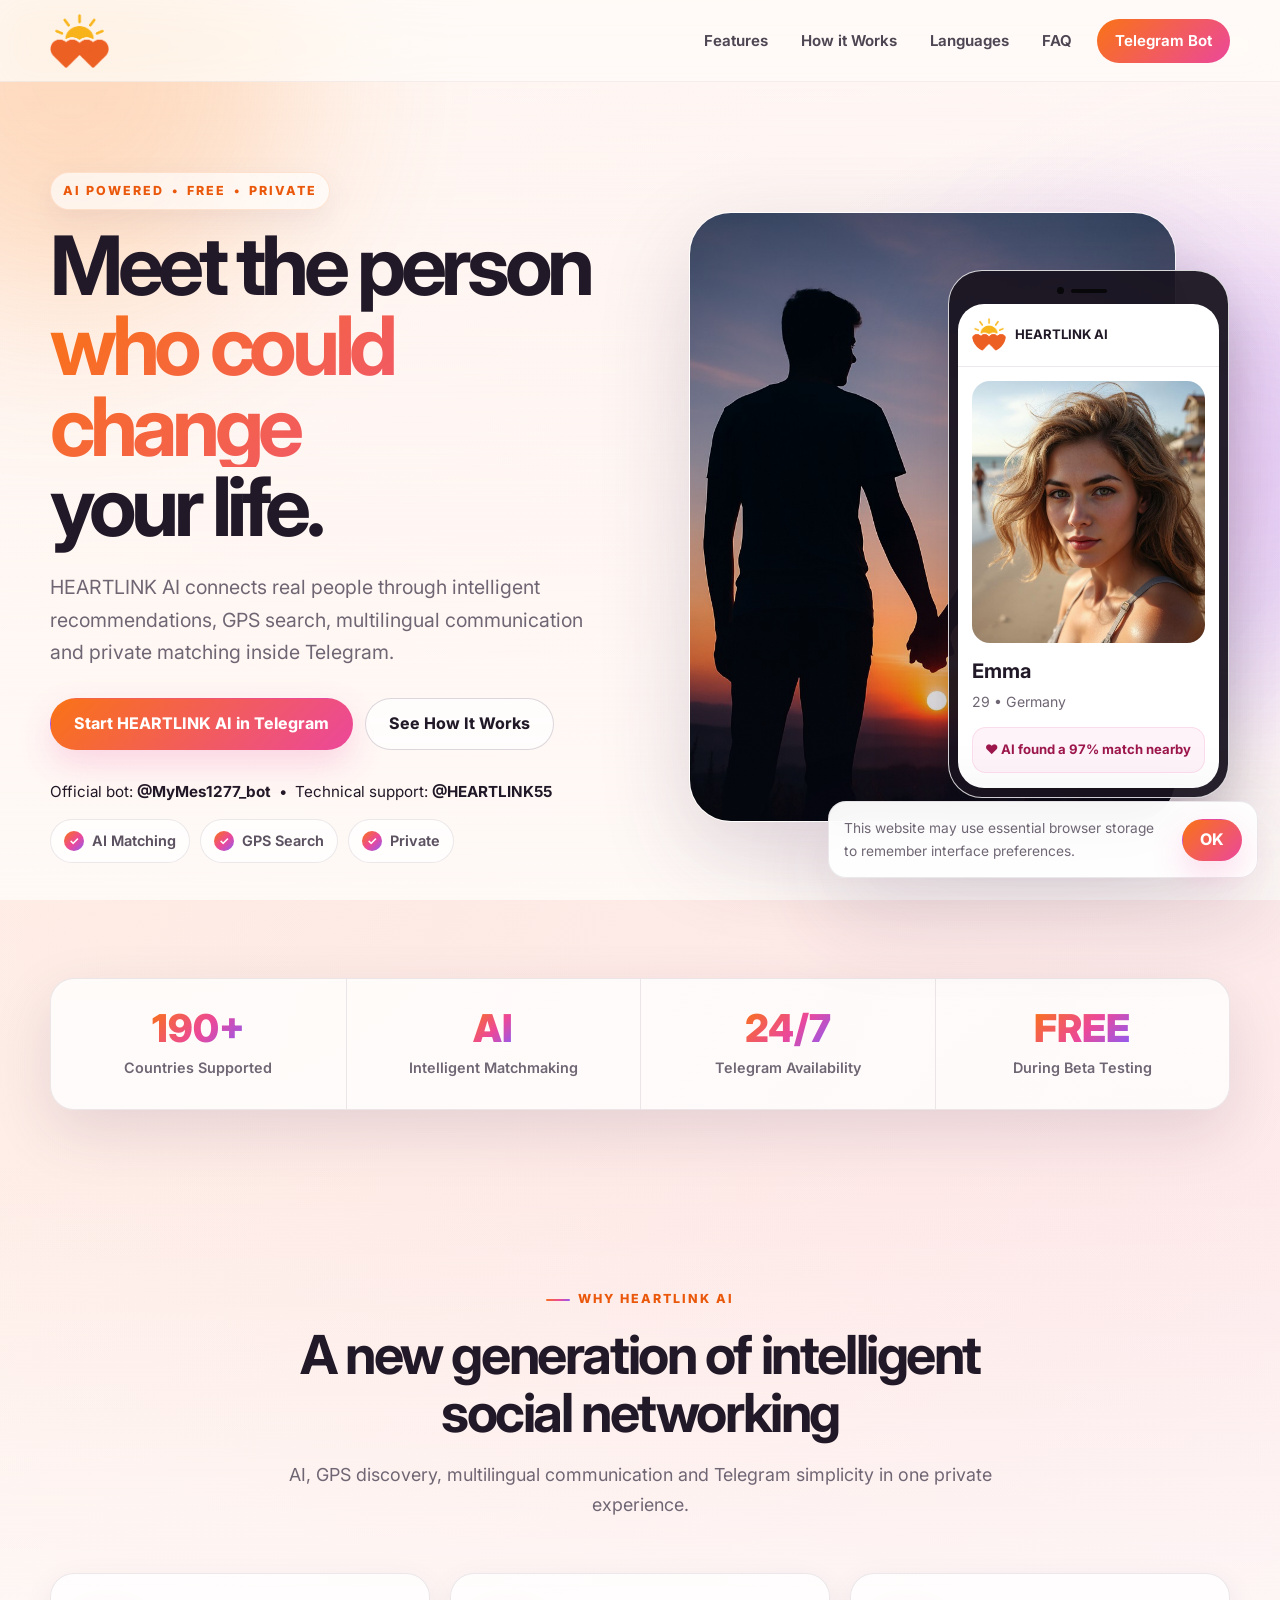
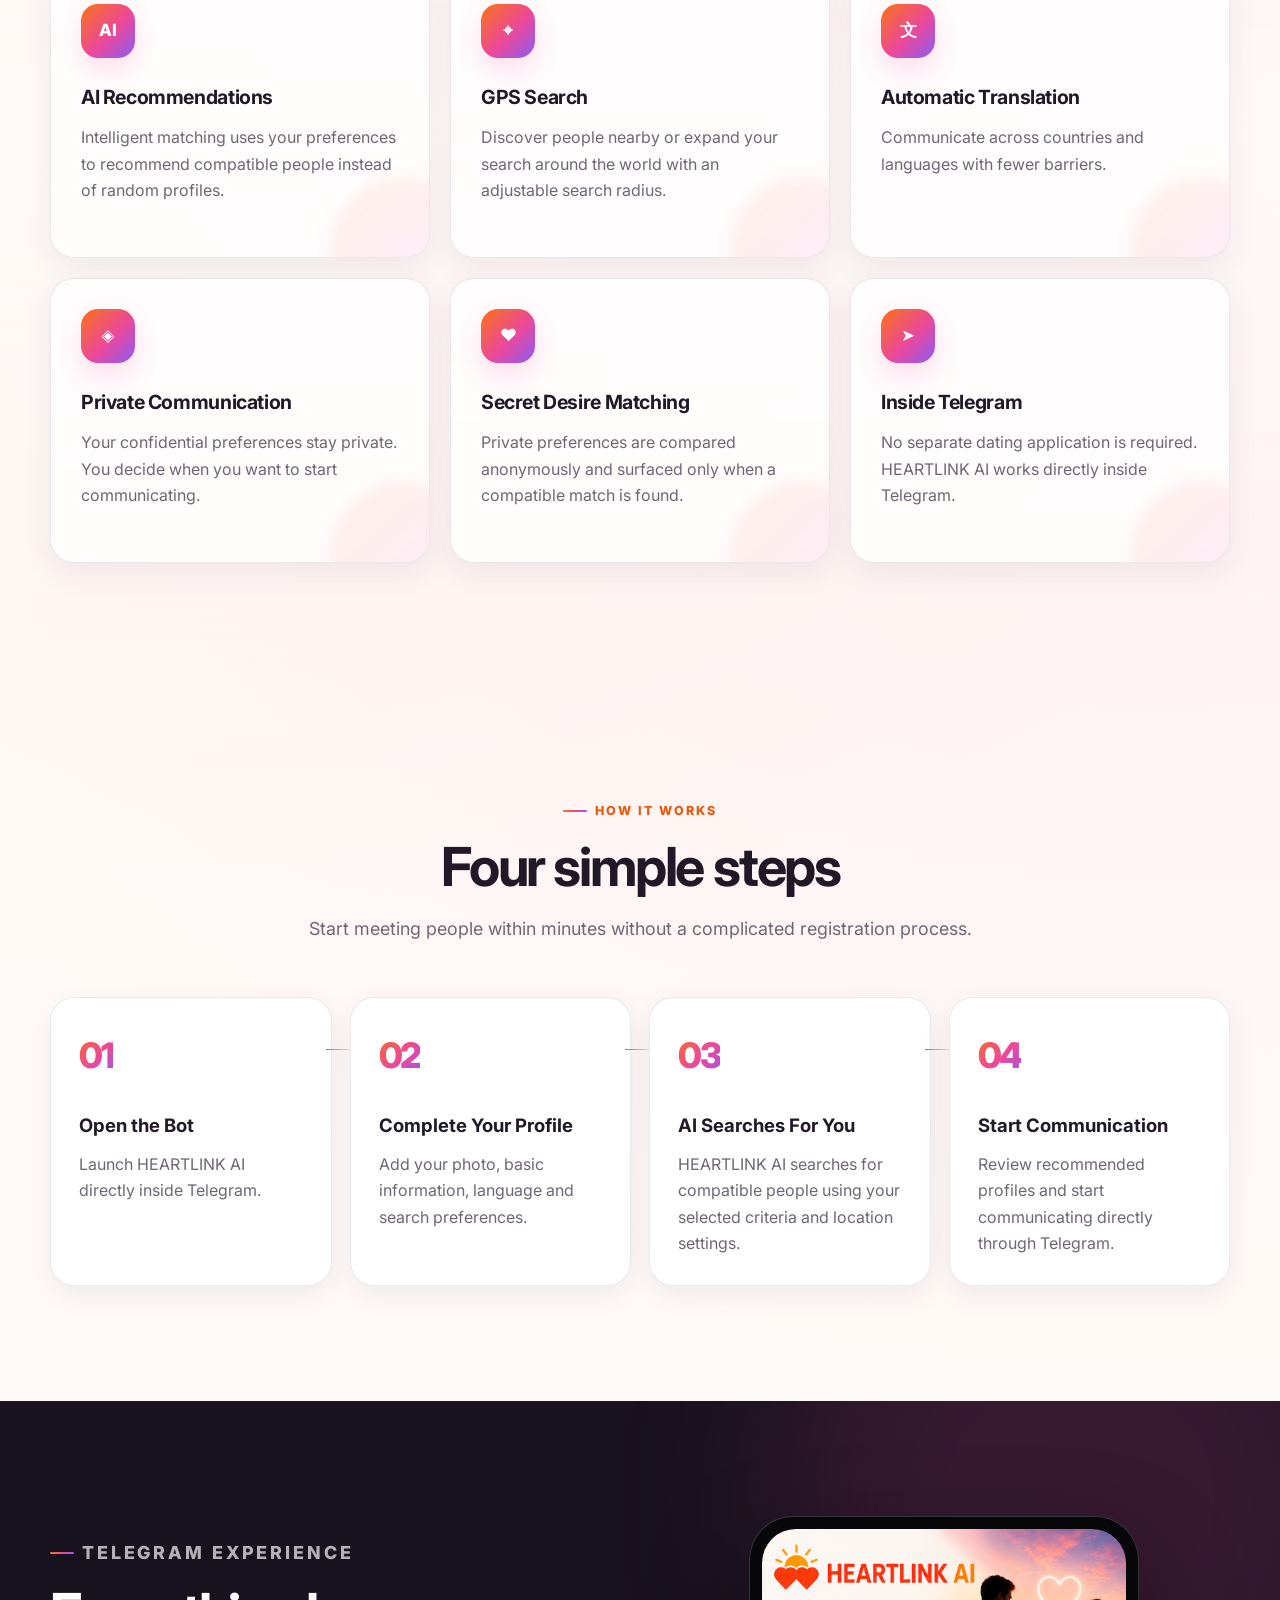
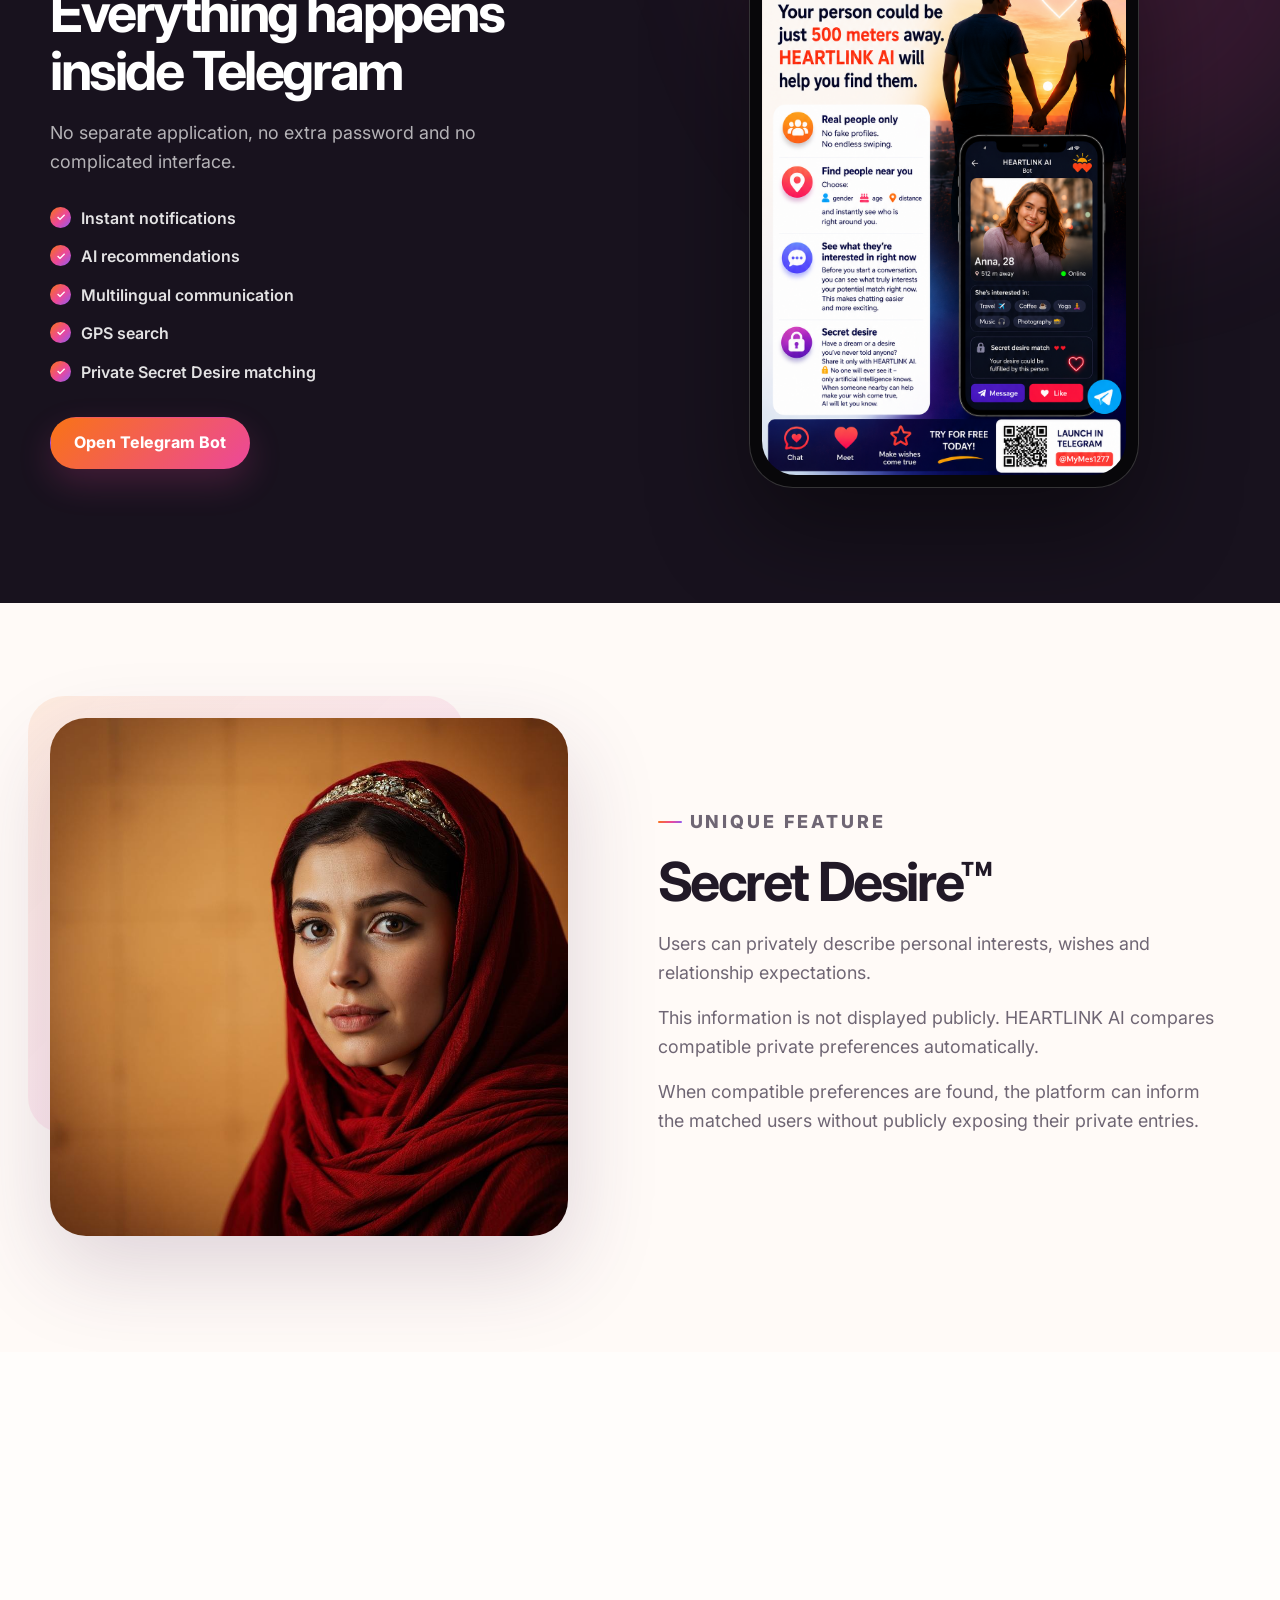
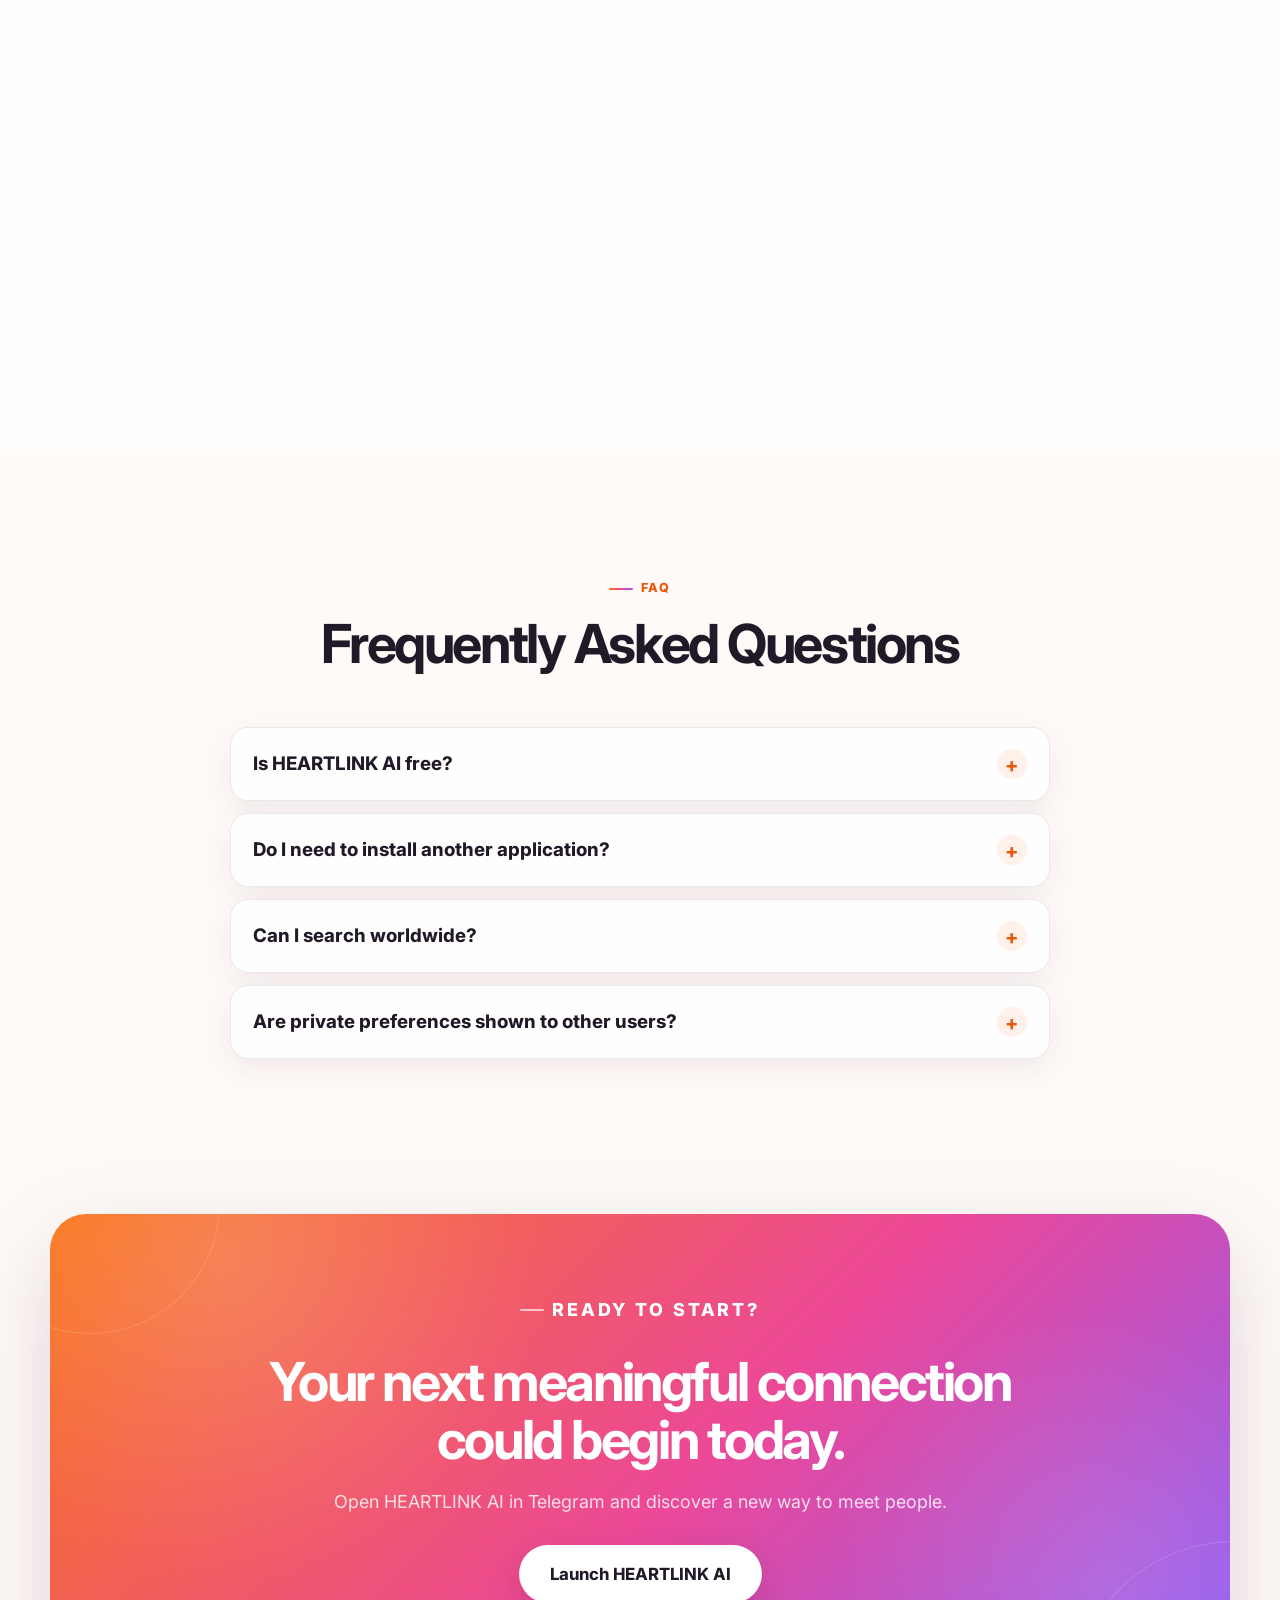
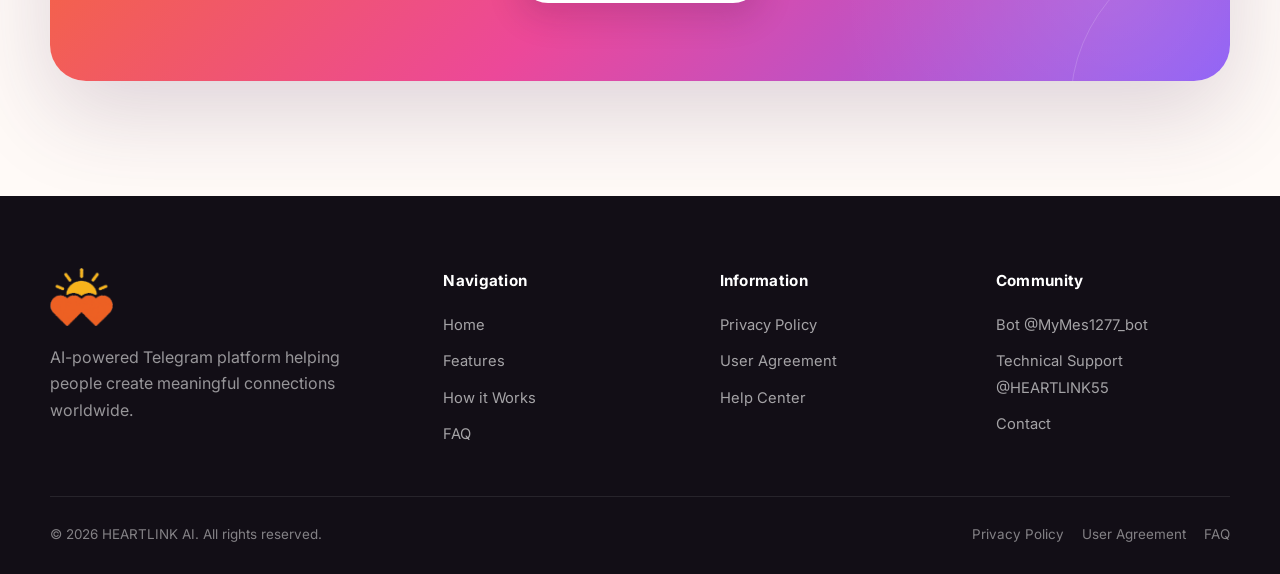
==== index.html @ 46c69962 "Initial HEARTLINK AI website" ====
<!doctype html>
<html lang="en">
<head>
  <meta charset="utf-8">
  <meta name="viewport" content="width=device-width, initial-scale=1">
  <meta name="color-scheme" content="light">
  <meta name="theme-color" content="#f97316">

  <title>HEARTLINK AI | AI-Powered Telegram Dating</title>
  <meta name="description" content="HEARTLINK AI is an AI-powered Telegram platform for meaningful connections, GPS discovery, multilingual communication and private matching.">
  <meta name="robots" content="index,follow,max-image-preview:large">
  <meta name="author" content="HEARTLINK AI">

  <link rel="canonical" href="https://heartlink.art/">
  <link rel="icon" href="favicon.ico" sizes="any">
  <link rel="preconnect" href="https://fonts.googleapis.com">
  <link rel="preconnect" href="https://fonts.gstatic.com" crossorigin>
  <link href="https://fonts.googleapis.com/css2?family=Inter:wght@400;500;600;700;800&display=swap" rel="stylesheet">

  <meta property="og:type" content="website">
  <meta property="og:site_name" content="HEARTLINK AI">
  <meta property="og:title" content="HEARTLINK AI | Meet Real People with AI">
  <meta property="og:description" content="AI-powered matching, GPS discovery and multilingual communication directly inside Telegram.">
  <meta property="og:url" content="https://heartlink.art/">
  <meta property="og:image" content="https://heartlink.art/assets/hero/og-image.jpg">
  <meta property="og:image:alt" content="HEARTLINK AI">
  <meta name="twitter:card" content="summary_large_image">
  <meta name="twitter:title" content="HEARTLINK AI">
  <meta name="twitter:description" content="AI-powered Telegram platform for meaningful connections.">
  <meta name="twitter:image" content="https://heartlink.art/assets/hero/og-image.jpg">

  <link rel="stylesheet" href="css/style.css">
  <link rel="stylesheet" href="css/animations.css">
  <link rel="stylesheet" href="css/responsive.css">
</head>

<body>
  <a class="skip-link" href="#main-content">Skip to content</a>

  <div class="background-gradient" aria-hidden="true"></div>
  <div class="background-glow glow-one" aria-hidden="true"></div>
  <div class="background-glow glow-two" aria-hidden="true"></div>

  <header id="header" class="site-header">
    <div class="container">
      <nav class="navbar" aria-label="Main navigation">
        <a class="logo" href="#hero" aria-label="HEARTLINK AI home">
          <img src="assets/logo/logo.png" alt="HEARTLINK AI" width="220" height="72">
        </a>

        <ul class="desktop-menu">
          <li><a href="#features">Features</a></li>
          <li><a href="#how">How it Works</a></li>
          <li><a href="#languages">Languages</a></li>
          <li><a href="#faq">FAQ</a></li>
          <li>
            <a class="telegram-link" href="https://t.me/MyMes1277_bot" target="_blank" rel="noopener noreferrer" aria-label="Open @MyMes1277_bot in Telegram">
              Telegram Bot
            </a>
          </li>
        </ul>

        <button class="mobile-button" id="mobileButton" type="button"
                aria-label="Open navigation" aria-controls="mobileMenu" aria-expanded="false">
          <span aria-hidden="true"></span>
          <span aria-hidden="true"></span>
          <span aria-hidden="true"></span>
        </button>
      </nav>
    </div>

    <nav class="mobile-menu" id="mobileMenu" aria-label="Mobile navigation" hidden>
      <ul>
        <li><a href="#hero">Home</a></li>
        <li><a href="#features">Features</a></li>
        <li><a href="#how">How it Works</a></li>
        <li><a href="#languages">Languages</a></li>
        <li><a href="#faq">FAQ</a></li>
        <li><a class="mobile-telegram" href="https://t.me/MyMes1277_bot" target="_blank" rel="noopener noreferrer">Start @MyMes1277_bot</a></li>
        <li><a href="https://t.me/HEARTLINK55" target="_blank" rel="noopener noreferrer">Technical Support @HEARTLINK55</a></li>
      </ul>
    </nav>
  </header>

  <main id="main-content">
    <section id="hero" class="hero" aria-labelledby="hero-title">
      <div class="container hero-grid">
        <div class="hero-content">
          <p class="hero-label">AI POWERED <span aria-hidden="true">•</span> FREE <span aria-hidden="true">•</span> PRIVATE</p>
          <h1 id="hero-title">
            Meet the person
            <span>who could change</span>
            your life.
          </h1>
          <p class="hero-description">
            HEARTLINK AI connects real people through intelligent recommendations,
            GPS search, multilingual communication and private matching inside Telegram.
          </p>

          <div class="hero-buttons">
            <a class="btn btn-primary" href="https://t.me/MyMes1277_bot" target="_blank" rel="noopener noreferrer" aria-label="Open HEARTLINK AI bot @MyMes1277_bot in Telegram">Start HEARTLINK AI in Telegram</a>
            <a class="btn btn-secondary" href="#how">See How It Works</a>
          </div>
          <p class="telegram-identity">Official bot: <strong>@MyMes1277_bot</strong> &nbsp;•&nbsp; Technical support: <a href="https://t.me/HEARTLINK55" target="_blank" rel="noopener noreferrer"><strong>@HEARTLINK55</strong></a></p>

          <ul class="hero-badges" aria-label="Key benefits">
            <li class="badge"><span class="badge-check" aria-hidden="true">✓</span> AI Matching</li>
            <li class="badge"><span class="badge-check" aria-hidden="true">✓</span> GPS Search</li>
            <li class="badge"><span class="badge-check" aria-hidden="true">✓</span> Private</li>
          </ul>
        </div>

        <div class="hero-visual" aria-label="HEARTLINK AI preview">
          <figure class="hero-photo">
            <img src="assets/hero/hero-couple.jpg" alt="A couple enjoying a conversation" width="760" height="900" fetchpriority="high">
          </figure>

          <div class="phone-card floating" aria-label="Example HEARTLINK AI match">
            <div class="phone-top" aria-hidden="true">
              <span class="phone-camera"></span>
              <span class="phone-speaker"></span>
            </div>
            <div class="phone-screen">
              <div class="telegram-header">
                <img src="assets/logo/logo-small.png" alt="" width="36" height="36">
                <strong>HEARTLINK AI</strong>
              </div>
              <div class="profile-card">
                <img src="assets/screenshots/profile.jpg" alt="Example user profile" width="280" height="300" loading="lazy">
                <h2>Emma</h2>
                <p>29 <span aria-hidden="true">•</span> Germany</p>
              </div>
              <p class="match-box"><span aria-hidden="true">❤️</span> AI found a 97% match nearby</p>
            </div>
          </div>
        </div>
      </div>
    </section>

    <section id="statistics" class="statistics" aria-label="HEARTLINK AI highlights">
      <div class="container">
        <div class="statistics-grid">
          <article class="statistics-card"><strong>190+</strong><span>Countries Supported</span></article>
          <article class="statistics-card"><strong>AI</strong><span>Intelligent Matchmaking</span></article>
          <article class="statistics-card"><strong>24/7</strong><span>Telegram Availability</span></article>
          <article class="statistics-card"><strong>FREE</strong><span>During Beta Testing</span></article>
        </div>
      </div>
    </section>

    <section id="features" class="features" aria-labelledby="features-title">
      <div class="container">
        <header class="section-title">
          <p class="section-kicker">WHY HEARTLINK AI</p>
          <h2 id="features-title">A new generation of intelligent social networking</h2>
          <p>AI, GPS discovery, multilingual communication and Telegram simplicity in one private experience.</p>
        </header>

        <div class="features-grid">
          <article class="feature-card">
            <div class="feature-icon" aria-hidden="true">AI</div>
            <h3>AI Recommendations</h3>
            <p>Intelligent matching uses your preferences to recommend compatible people instead of random profiles.</p>
          </article>
          <article class="feature-card">
            <div class="feature-icon" aria-hidden="true">⌖</div>
            <h3>GPS Search</h3>
            <p>Discover people nearby or expand your search around the world with an adjustable search radius.</p>
          </article>
          <article class="feature-card">
            <div class="feature-icon" aria-hidden="true">文</div>
            <h3>Automatic Translation</h3>
            <p>Communicate across countries and languages with fewer barriers.</p>
          </article>
          <article class="feature-card">
            <div class="feature-icon" aria-hidden="true">◈</div>
            <h3>Private Communication</h3>
            <p>Your confidential preferences stay private. You decide when you want to start communicating.</p>
          </article>
          <article class="feature-card">
            <div class="feature-icon" aria-hidden="true">♥</div>
            <h3>Secret Desire Matching</h3>
            <p>Private preferences are compared anonymously and surfaced only when a compatible match is found.</p>
          </article>
          <article class="feature-card">
            <div class="feature-icon" aria-hidden="true">➤</div>
            <h3>Inside Telegram</h3>
            <p>No separate dating application is required. HEARTLINK AI works directly inside Telegram.</p>
          </article>
        </div>
      </div>
    </section>

    <section id="how" class="how-it-works" aria-labelledby="how-title">
      <div class="container">
        <header class="section-title">
          <p class="section-kicker">HOW IT WORKS</p>
          <h2 id="how-title">Four simple steps</h2>
          <p>Start meeting people within minutes without a complicated registration process.</p>
        </header>

        <ol class="steps-grid">
          <li class="step-card"><span class="step-number">01</span><h3>Open the Bot</h3><p>Launch HEARTLINK AI directly inside Telegram.</p></li>
          <li class="step-card"><span class="step-number">02</span><h3>Complete Your Profile</h3><p>Add your photo, basic information, language and search preferences.</p></li>
          <li class="step-card"><span class="step-number">03</span><h3>AI Searches For You</h3><p>HEARTLINK AI searches for compatible people using your selected criteria and location settings.</p></li>
          <li class="step-card"><span class="step-number">04</span><h3>Start Communication</h3><p>Review recommended profiles and start communicating directly through Telegram.</p></li>
        </ol>
      </div>
    </section>

    <section id="phone-preview" class="phone-preview" aria-labelledby="telegram-title">
      <div class="container phone-preview-grid">
        <div class="preview-left">
          <p class="section-kicker">TELEGRAM EXPERIENCE</p>
          <h2 id="telegram-title">Everything happens inside Telegram</h2>
          <p>No separate application, no extra password and no complicated interface.</p>
          <ul class="preview-list">
            <li>Instant notifications</li>
            <li>AI recommendations</li>
            <li>Multilingual communication</li>
            <li>GPS search</li>
            <li>Private Secret Desire matching</li>
          </ul>
          <a class="btn btn-primary" href="https://t.me/MyMes1277_bot" target="_blank" rel="noopener noreferrer">Open Telegram Bot</a>
        </div>
        <figure class="preview-right">
          <div class="phone-large floating">
            <img src="assets/screenshots/chat-preview.png" alt="HEARTLINK AI interface inside Telegram" width="520" height="960" loading="lazy">
          </div>
        </figure>
      </div>
    </section>

    <section id="secret-desire" class="secret-desire" aria-labelledby="secret-title">
      <div class="container secret-grid">
        <figure class="secret-image">
          <img src="assets/hero/secret-desire.jpg" alt="Private matching concept" width="720" height="720" loading="lazy">
        </figure>
        <div class="secret-content">
          <p class="section-kicker">UNIQUE FEATURE</p>
          <h2 id="secret-title">Secret Desire™</h2>
          <p>Users can privately describe personal interests, wishes and relationship expectations.</p>
          <p>This information is not displayed publicly. HEARTLINK AI compares compatible private preferences automatically.</p>
          <p>When compatible preferences are found, the platform can inform the matched users without publicly exposing their private entries.</p>
        </div>
      </div>
    </section>

    <section id="languages" class="languages" aria-labelledby="languages-title">
      <div class="container">
        <header class="section-title">
          <p class="section-kicker">WORLDWIDE</p>
          <h2 id="languages-title">Speak your language. Meet the whole world.</h2>
          <p>HEARTLINK AI is designed for international communication and connections across borders.</p>
        </header>

        <div class="languages-grid" aria-label="Supported interface examples">
          <div class="language-card"><span aria-hidden="true">🇬🇧</span><span>English</span></div>
          <div class="language-card"><span aria-hidden="true">🇩🇪</span><span>Deutsch</span></div>
          <div class="language-card"><span aria-hidden="true">🇫🇷</span><span>Français</span></div>
          <div class="language-card"><span aria-hidden="true">🇪🇸</span><span>Español</span></div>
          <div class="language-card"><span aria-hidden="true">🇺🇦</span><span>Українська</span></div>
          <div class="language-card"><span aria-hidden="true">🌐</span><span>Русский</span></div>
          <div class="language-card"><span aria-hidden="true">🌐</span><span>العربية</span></div>
          <div class="language-card"><span aria-hidden="true">🌐</span><span>中文</span></div>
        </div>
      </div>
    </section>

    <section id="faq" class="faq" aria-labelledby="faq-title">
      <div class="container">
        <header class="section-title">
          <p class="section-kicker">FAQ</p>
          <h2 id="faq-title">Frequently Asked Questions</h2>
        </header>

        <div class="faq-container">
          <article class="faq-item">
            <h3><button class="faq-question" type="button" aria-expanded="false">Is HEARTLINK AI free?</button></h3>
            <div class="faq-answer"><p>Yes. During the current beta period, the service is free to use.</p></div>
          </article>
          <article class="faq-item">
            <h3><button class="faq-question" type="button" aria-expanded="false">Do I need to install another application?</button></h3>
            <div class="faq-answer"><p>No. The service works directly inside Telegram.</p></div>
          </article>
          <article class="faq-item">
            <h3><button class="faq-question" type="button" aria-expanded="false">Can I search worldwide?</button></h3>
            <div class="faq-answer"><p>You can configure your search area and discover people beyond your immediate location.</p></div>
          </article>
          <article class="faq-item">
            <h3><button class="faq-question" type="button" aria-expanded="false">Are private preferences shown to other users?</button></h3>
            <div class="faq-answer"><p>Secret Desire entries are intended to remain private and are used for compatible matching rather than public profile display.</p></div>
          </article>
        </div>
      </div>
    </section>

    <section id="cta" class="cta" aria-labelledby="cta-title">
      <div class="container">
        <div class="cta-box">
          <p class="section-kicker">READY TO START?</p>
          <h2 id="cta-title">Your next meaningful connection could begin today.</h2>
          <p>Open HEARTLINK AI in Telegram and discover a new way to meet people.</p>
          <a class="btn btn-primary btn-large" href="https://t.me/MyMes1277_bot" target="_blank" rel="noopener noreferrer">Launch HEARTLINK AI</a>
        </div>
      </div>
    </section>
  </main>

  <footer id="footer" class="site-footer">
    <div class="container">
      <div class="footer-grid">
        <div class="footer-column footer-brand">
          <img class="footer-logo" src="assets/logo/logo-white.png" alt="HEARTLINK AI" width="220" height="72" loading="lazy">
          <p>AI-powered Telegram platform helping people create meaningful connections worldwide.</p>
        </div>

        <nav class="footer-column" aria-label="Footer navigation">
          <h2>Navigation</h2>
          <ul>
            <li><a href="#hero">Home</a></li>
            <li><a href="#features">Features</a></li>
            <li><a href="#how">How it Works</a></li>
            <li><a href="#faq">FAQ</a></li>
          </ul>
        </nav>

        <div class="footer-column">
          <h2>Information</h2>
          <ul>
            <li><a href="privacy.html">Privacy Policy</a></li>
            <li><a href="agreement.html">User Agreement</a></li>
            <li><a href="faq.html">Help Center</a></li>
          </ul>
        </div>

        <div class="footer-column">
          <h2>Community</h2>
          <ul>
            <li><a href="https://t.me/MyMes1277_bot" target="_blank" rel="noopener noreferrer">Bot @MyMes1277_bot</a></li>
            <li><a href="https://t.me/HEARTLINK55" target="_blank" rel="noopener noreferrer">Technical Support @HEARTLINK55</a></li>
            <li><a href="mailto:info@heartlink.art">Contact</a></li>
          </ul>
        </div>
      </div>

      <div class="footer-bottom">
        <p>© 2026 HEARTLINK AI. All rights reserved.</p>
        <div class="footer-links">
          <a href="privacy.html">Privacy Policy</a>
          <a href="agreement.html">User Agreement</a>
          <a href="faq.html">FAQ</a>
        </div>
      </div>
    </div>
  </footer>

  <button id="scrollTop" class="scroll-top" type="button" aria-label="Back to top" hidden>↑</button>

  <div id="cookieNotice" class="cookie-notice" role="region" aria-label="Cookie notice" hidden>
    <div class="cookie-content">
      <p>This website may use essential browser storage to remember interface preferences.</p>
      <button id="acceptCookies" class="btn btn-primary" type="button">OK</button>
    </div>
  </div>

  <script type="application/ld+json">
  {
    "@context": "https://schema.org",
    "@type": "WebApplication",
    "name": "HEARTLINK AI",
    "url": "https://heartlink.art/",
    "applicationCategory": "SocialNetworkingApplication",
    "operatingSystem": "Telegram",
    "description": "AI-powered Telegram platform for meaningful connections, GPS discovery and multilingual communication.",
    "offers": {
      "@type": "Offer",
      "price": "0",
      "priceCurrency": "EUR",
      "description": "Free during beta testing"
    }
  }
  </script>

  <script src="js/main.js" defer></script>
</body>
</html>
---- css/style.css ----
/* =========================================================
   HEARTLINK AI — Core Styles
   File: css/style.css
   Version: 2.0
   ========================================================= */

/* ---------- Design tokens ---------- */
:root {
  --font-sans: "Inter", system-ui, -apple-system, BlinkMacSystemFont, "Segoe UI", sans-serif;

  --bg: #fffaf7;
  --bg-soft: #fff4ed;
  --surface: rgba(255, 255, 255, 0.82);
  --surface-solid: #ffffff;
  --surface-dark: #17121d;

  --text: #211927;
  --text-soft: #6f6674;
  --text-inverse: #ffffff;

  --primary: #f97316;
  --primary-strong: #ea580c;
  --secondary: #ec4899;
  --accent: #8b5cf6;

  --border: rgba(65, 40, 72, 0.10);
  --border-strong: rgba(65, 40, 72, 0.18);

  --shadow-sm: 0 10px 30px rgba(73, 39, 84, 0.08);
  --shadow-md: 0 22px 60px rgba(73, 39, 84, 0.13);
  --shadow-lg: 0 32px 90px rgba(73, 39, 84, 0.18);

  --radius-sm: 14px;
  --radius-md: 24px;
  --radius-lg: 36px;
  --radius-pill: 999px;

  --container: 1180px;
  --header-height: 82px;
  --section-space: clamp(76px, 9vw, 132px);

  --gradient-brand: linear-gradient(135deg, var(--primary) 0%, var(--secondary) 55%, var(--accent) 100%);
  --gradient-soft: linear-gradient(135deg, rgba(249,115,22,.10), rgba(236,72,153,.09), rgba(139,92,246,.08));
}

/* ---------- Reset ---------- */
*,
*::before,
*::after {
  box-sizing: border-box;
}

html {
  scroll-behavior: smooth;
  scroll-padding-top: calc(var(--header-height) + 20px);
}

body {
  margin: 0;
  min-width: 320px;
  overflow-x: hidden;
  color: var(--text);
  background:
    radial-gradient(circle at 10% 10%, rgba(249,115,22,.08), transparent 30%),
    radial-gradient(circle at 90% 18%, rgba(236,72,153,.08), transparent 30%),
    var(--bg);
  font-family: var(--font-sans);
  font-size: 16px;
  line-height: 1.65;
  -webkit-font-smoothing: antialiased;
  text-rendering: optimizeLegibility;
}

body.menu-open {
  overflow: hidden;
}

img {
  display: block;
  max-width: 100%;
  height: auto;
}

a {
  color: inherit;
  text-decoration: none;
}

button,
input,
textarea,
select {
  font: inherit;
}

button,
a {
  -webkit-tap-highlight-color: transparent;
}

button {
  color: inherit;
}

ul,
ol {
  margin: 0;
  padding: 0;
}

figure,
p,
h1,
h2,
h3 {
  margin-top: 0;
}

::selection {
  color: #fff;
  background: var(--secondary);
}

/* ---------- Accessibility ---------- */
.skip-link {
  position: fixed;
  z-index: 9999;
  top: 12px;
  left: 12px;
  padding: 11px 16px;
  border-radius: 10px;
  color: #fff;
  background: var(--surface-dark);
  transform: translateY(-160%);
  transition: transform .2s ease;
}

.skip-link:focus {
  transform: translateY(0);
}

:focus-visible {
  outline: 3px solid rgba(139,92,246,.45);
  outline-offset: 4px;
}

/* ---------- Layout ---------- */
.container {
  width: min(calc(100% - 40px), var(--container));
  margin-inline: auto;
}

main section {
  position: relative;
  padding-block: var(--section-space);
}

.section-title {
  width: min(760px, 100%);
  margin: 0 auto 54px;
  text-align: center;
}

.section-title h2,
.preview-left h2,
.secret-content h2,
.cta-box h2 {
  margin-bottom: 18px;
  font-size: clamp(2rem, 4.2vw, 3.6rem);
  line-height: 1.08;
  letter-spacing: -.045em;
}

.section-title > p:last-child,
.preview-left > p,
.secret-content p,
.cta-box > p {
  color: var(--text-soft);
  font-size: clamp(1rem, 1.5vw, 1.12rem);
}

.section-kicker,
.hero-label {
  display: inline-flex;
  align-items: center;
  gap: 8px;
  margin-bottom: 16px;
  color: var(--primary-strong);
  font-size: .78rem;
  font-weight: 800;
  letter-spacing: .16em;
  text-transform: uppercase;
}

.section-kicker::before {
  width: 24px;
  height: 2px;
  content: "";
  border-radius: 2px;
  background: var(--gradient-brand);
}

/* ---------- Decorative background ---------- */
.background-gradient,
.background-glow {
  position: fixed;
  z-index: -3;
  pointer-events: none;
}

.background-gradient {
  inset: 0;
  background: linear-gradient(180deg, rgba(255,255,255,.35), rgba(255,250,247,.92));
}

.background-glow {
  width: 460px;
  height: 460px;
  border-radius: 50%;
  opacity: .28;
  filter: blur(90px);
}

.glow-one {
  top: -150px;
  left: -160px;
  background: #fb923c;
}

.glow-two {
  top: 230px;
  right: -200px;
  background: #c084fc;
}

/* ---------- Buttons ---------- */
.btn {
  display: inline-flex;
  min-height: 52px;
  align-items: center;
  justify-content: center;
  gap: 10px;
  padding: 13px 23px;
  border: 1px solid transparent;
  border-radius: var(--radius-pill);
  cursor: pointer;
  font-weight: 750;
  line-height: 1.2;
  transition:
    transform .22s ease,
    box-shadow .22s ease,
    border-color .22s ease,
    background .22s ease;
}

.btn:hover {
  transform: translateY(-2px);
}

.btn-primary {
  color: #fff;
  background: var(--gradient-brand);
  box-shadow: 0 14px 34px rgba(236,72,153,.20);
}

.btn-primary:hover {
  box-shadow: 0 18px 42px rgba(236,72,153,.28);
}

.btn-secondary {
  border-color: var(--border-strong);
  background: rgba(255,255,255,.70);
  backdrop-filter: blur(12px);
}

.btn-secondary:hover {
  border-color: rgba(249,115,22,.35);
  background: #fff;
}

.btn-large {
  min-height: 58px;
  padding-inline: 30px;
  font-size: 1.05rem;
}

/* ---------- Header ---------- */
.site-header {
  position: sticky;
  z-index: 1000;
  top: 0;
  height: var(--header-height);
  border-bottom: 1px solid rgba(65,40,72,.06);
  background: rgba(255,250,247,.82);
  backdrop-filter: blur(18px) saturate(150%);
}

.navbar {
  height: var(--header-height);
  display: flex;
  align-items: center;
  justify-content: space-between;
  gap: 28px;
}

.logo {
  display: inline-flex;
  align-items: center;
  flex: 0 0 auto;
}

.logo img {
  width: auto;
  max-height: 54px;
}

.desktop-menu {
  display: flex;
  align-items: center;
  gap: 7px;
  list-style: none;
}

.desktop-menu a {
  display: inline-flex;
  align-items: center;
  min-height: 44px;
  padding: 8px 13px;
  border-radius: var(--radius-pill);
  color: #4f4654;
  font-size: .94rem;
  font-weight: 650;
  transition: color .2s ease, background .2s ease;
}

.desktop-menu a:hover {
  color: var(--primary-strong);
  background: rgba(249,115,22,.07);
}

.desktop-menu .telegram-link {
  margin-left: 5px;
  padding-inline: 18px;
  color: #fff;
  background: var(--gradient-brand);
}

.desktop-menu .telegram-link:hover {
  color: #fff;
  background: var(--gradient-brand);
  box-shadow: var(--shadow-sm);
}

.mobile-button {
  display: none;
  width: 46px;
  height: 46px;
  border: 1px solid var(--border);
  border-radius: 14px;
  background: rgba(255,255,255,.82);
  cursor: pointer;
}

.mobile-button span {
  display: block;
  width: 20px;
  height: 2px;
  margin: 4px auto;
  border-radius: 4px;
  background: var(--text);
}

.mobile-menu {
  position: fixed;
  z-index: 999;
  top: var(--header-height);
  right: 0;
  left: 0;
  padding: 18px 20px 24px;
  border-bottom: 1px solid var(--border);
  background: rgba(255,250,247,.97);
  box-shadow: var(--shadow-md);
  backdrop-filter: blur(18px);
}

.mobile-menu[hidden] {
  display: none;
}

.mobile-menu ul {
  display: grid;
  gap: 7px;
  list-style: none;
}

.mobile-menu a {
  display: block;
  padding: 13px 14px;
  border-radius: 12px;
  font-weight: 650;
}

.mobile-menu a:hover {
  background: rgba(249,115,22,.08);
}

.mobile-menu .mobile-telegram {
  margin-top: 7px;
  color: #fff;
  text-align: center;
  background: var(--gradient-brand);
}

/* ---------- Hero ---------- */
.hero {
  min-height: calc(100svh - var(--header-height));
  display: flex;
  align-items: center;
  padding-top: clamp(54px, 7vw, 90px);
  overflow: hidden;
}

.hero::before {
  position: absolute;
  z-index: -1;
  top: 5%;
  right: -10%;
  width: 55vw;
  height: 55vw;
  max-width: 820px;
  max-height: 820px;
  content: "";
  border-radius: 50%;
  background: radial-gradient(circle, rgba(236,72,153,.12), rgba(139,92,246,.06) 48%, transparent 70%);
}

.hero-grid {
  display: grid;
  grid-template-columns: minmax(0, 1.02fr) minmax(420px, .98fr);
  align-items: center;
  gap: clamp(42px, 6vw, 86px);
}

.hero-content {
  position: relative;
  z-index: 2;
}

.hero-label {
  padding: 8px 12px;
  border: 1px solid rgba(249,115,22,.16);
  border-radius: var(--radius-pill);
  background: rgba(255,255,255,.66);
  box-shadow: var(--shadow-sm);
}

.hero-content h1 {
  max-width: 760px;
  margin-bottom: 24px;
  font-size: clamp(3rem, 6.4vw, 5.9rem);
  line-height: .98;
  letter-spacing: -.065em;
}

.hero-content h1 span {
  display: block;
  color: transparent;
  background: var(--gradient-brand);
  -webkit-background-clip: text;
  background-clip: text;
}

.hero-description {
  max-width: 650px;
  margin-bottom: 30px;
  color: var(--text-soft);
  font-size: clamp(1.06rem, 1.6vw, 1.22rem);
}

.hero-buttons {
  display: flex;
  flex-wrap: wrap;
  gap: 12px;
  margin-bottom: 30px;
}

.hero-badges {
  display: flex;
  flex-wrap: wrap;
  gap: 10px;
  list-style: none;
}

.badge {
  display: inline-flex;
  align-items: center;
  gap: 8px;
  padding: 9px 13px;
  border: 1px solid var(--border);
  border-radius: var(--radius-pill);
  color: #5c5261;
  background: rgba(255,255,255,.72);
  font-size: .9rem;
  font-weight: 650;
}

.badge-check {
  display: grid;
  width: 20px;
  height: 20px;
  place-items: center;
  border-radius: 50%;
  color: #fff;
  background: var(--gradient-brand);
  font-size: .72rem;
}

.hero-visual {
  position: relative;
  min-height: 610px;
}

.hero-photo {
  position: absolute;
  inset: 0 10% 0 0;
  margin: 0;
  overflow: hidden;
  border: 1px solid rgba(255,255,255,.8);
  border-radius: 42px;
  box-shadow: var(--shadow-lg);
}

.hero-photo::after {
  position: absolute;
  inset: 0;
  content: "";
  background: linear-gradient(180deg, transparent 48%, rgba(31,18,36,.16));
}

.hero-photo img {
  width: 100%;
  height: 100%;
  object-fit: cover;
}

.phone-card {
  position: absolute;
  z-index: 4;
  right: 0;
  bottom: 24px;
  width: min(285px, 52%);
  padding: 9px;
  border: 1px solid rgba(255,255,255,.82);
  border-radius: 34px;
  background: rgba(25,20,31,.94);
  box-shadow: 0 30px 70px rgba(31,18,36,.28);
}

.phone-top {
  position: relative;
  height: 24px;
}

.phone-camera {
  position: absolute;
  top: 7px;
  left: 50%;
  width: 7px;
  height: 7px;
  border-radius: 50%;
  background: #08070a;
  transform: translateX(-32px);
}

.phone-speaker {
  position: absolute;
  top: 9px;
  left: 50%;
  width: 36px;
  height: 4px;
  border-radius: 10px;
  background: #08070a;
  transform: translateX(-50%);
}

.phone-screen {
  overflow: hidden;
  min-height: 440px;
  border-radius: 26px;
  background: #fff;
}

.telegram-header {
  display: flex;
  align-items: center;
  gap: 9px;
  padding: 14px;
  border-bottom: 1px solid var(--border);
  font-size: .82rem;
}

.telegram-header img {
  width: 34px;
  height: 34px;
  border-radius: 50%;
  object-fit: cover;
}

.profile-card {
  padding: 14px;
}

.profile-card > img {
  width: 100%;
  aspect-ratio: 4 / 4.5;
  border-radius: 18px;
  object-fit: cover;
}

.profile-card h2 {
  margin: 12px 0 2px;
  font-size: 1.25rem;
}

.profile-card p {
  margin: 0;
  color: var(--text-soft);
  font-size: .88rem;
}

.match-box {
  margin: 0 14px 15px;
  padding: 11px 12px;
  border: 1px solid rgba(236,72,153,.13);
  border-radius: 14px;
  color: #9d174d;
  background: rgba(253,242,248,.92);
  font-size: .82rem;
  font-weight: 700;
}

/* ---------- Statistics ---------- */
.statistics {
  padding-block: 0 56px;
}

.statistics-grid {
  position: relative;
  z-index: 5;
  display: grid;
  grid-template-columns: repeat(4, 1fr);
  overflow: hidden;
  border: 1px solid var(--border);
  border-radius: var(--radius-md);
  background: rgba(255,255,255,.78);
  box-shadow: var(--shadow-md);
  backdrop-filter: blur(16px);
}

.statistics-card {
  min-height: 130px;
  display: flex;
  flex-direction: column;
  align-items: center;
  justify-content: center;
  padding: 22px;
  text-align: center;
}

.statistics-card + .statistics-card {
  border-left: 1px solid var(--border);
}

.statistics-card strong {
  color: transparent;
  background: var(--gradient-brand);
  -webkit-background-clip: text;
  background-clip: text;
  font-size: clamp(1.8rem, 3vw, 2.65rem);
  font-weight: 850;
  line-height: 1;
}

.statistics-card span {
  margin-top: 9px;
  color: var(--text-soft);
  font-size: .9rem;
  font-weight: 600;
}

/* ---------- Features ---------- */
.features {
  background: linear-gradient(180deg, transparent, rgba(255,255,255,.60), transparent);
}

.features-grid {
  display: grid;
  grid-template-columns: repeat(3, 1fr);
  gap: 20px;
}

.feature-card {
  position: relative;
  min-height: 285px;
  padding: 30px;
  overflow: hidden;
  border: 1px solid var(--border);
  border-radius: var(--radius-md);
  background: rgba(255,255,255,.76);
  box-shadow: var(--shadow-sm);
  transition: transform .25s ease, box-shadow .25s ease, border-color .25s ease;
}

.feature-card::after {
  position: absolute;
  right: -50px;
  bottom: -70px;
  width: 150px;
  height: 150px;
  content: "";
  border-radius: 50%;
  background: var(--gradient-soft);
  filter: blur(8px);
}

.feature-card:hover {
  transform: translateY(-6px);
  border-color: rgba(236,72,153,.20);
  box-shadow: var(--shadow-md);
}

.feature-icon {
  display: grid;
  width: 54px;
  height: 54px;
  margin-bottom: 23px;
  place-items: center;
  border-radius: 17px;
  color: #fff;
  background: var(--gradient-brand);
  box-shadow: 0 12px 28px rgba(236,72,153,.18);
  font-size: 1.05rem;
  font-weight: 800;
}

.feature-card h3 {
  margin-bottom: 11px;
  font-size: 1.22rem;
  letter-spacing: -.02em;
}

.feature-card p {
  margin-bottom: 0;
  color: var(--text-soft);
}

/* ---------- How it works ---------- */
.how-it-works {
  overflow: hidden;
}

.steps-grid {
  display: grid;
  grid-template-columns: repeat(4, 1fr);
  gap: 18px;
  list-style: none;
  counter-reset: none;
}

.step-card {
  position: relative;
  min-height: 245px;
  padding: 28px;
  border: 1px solid var(--border);
  border-radius: var(--radius-md);
  background: var(--surface-solid);
  box-shadow: var(--shadow-sm);
}

.step-card:not(:last-child)::after {
  position: absolute;
  z-index: 3;
  top: 51px;
  right: -25px;
  width: 30px;
  height: 1px;
  content: "";
  background: linear-gradient(90deg, var(--secondary), transparent);
}

.step-number {
  display: inline-flex;
  margin-bottom: 26px;
  color: transparent;
  background: var(--gradient-brand);
  -webkit-background-clip: text;
  background-clip: text;
  font-size: 2.2rem;
  font-weight: 850;
  letter-spacing: -.06em;
}

.step-card h3 {
  margin-bottom: 10px;
  font-size: 1.16rem;
}

.step-card p {
  margin-bottom: 0;
  color: var(--text-soft);
}

/* ---------- Telegram preview ---------- */
.phone-preview {
  overflow: hidden;
  background: #18121e;
  color: #fff;
}

.phone-preview::before {
  position: absolute;
  top: -200px;
  right: -100px;
  width: 600px;
  height: 600px;
  content: "";
  border-radius: 50%;
  background: rgba(236,72,153,.15);
  filter: blur(80px);
}

.phone-preview-grid {
  display: grid;
  grid-template-columns: .95fr 1.05fr;
  align-items: center;
  gap: clamp(48px, 7vw, 90px);
}

.phone-preview .section-kicker {
  color: #fdba74;
}

.phone-preview .preview-left > p {
  color: rgba(255,255,255,.68);
}

.preview-list {
  display: grid;
  gap: 12px;
  margin: 28px 0 32px;
  list-style: none;
}

.preview-list li {
  position: relative;
  padding-left: 31px;
  color: rgba(255,255,255,.88);
  font-weight: 600;
}

.preview-list li::before {
  position: absolute;
  top: 2px;
  left: 0;
  display: grid;
  width: 21px;
  height: 21px;
  place-items: center;
  content: "✓";
  border-radius: 50%;
  color: #fff;
  background: var(--gradient-brand);
  font-size: .7rem;
}

.preview-right {
  margin: 0;
  display: flex;
  justify-content: center;
}

.phone-large {
  position: relative;
  width: min(390px, 86%);
  padding: 12px;
  border: 1px solid rgba(255,255,255,.18);
  border-radius: 44px;
  background: #08070a;
  box-shadow: 0 40px 100px rgba(0,0,0,.45);
}

.phone-large img {
  width: 100%;
  border-radius: 34px;
}

/* ---------- Secret Desire ---------- */
.secret-grid {
  display: grid;
  grid-template-columns: .95fr 1.05fr;
  align-items: center;
  gap: clamp(44px, 7vw, 90px);
}

.secret-image {
  position: relative;
  margin: 0;
}

.secret-image::before {
  position: absolute;
  z-index: -1;
  inset: -22px 20% 20% -22px;
  content: "";
  border-radius: var(--radius-lg);
  background: var(--gradient-soft);
}

.secret-image img {
  width: 100%;
  aspect-ratio: 1 / 1;
  border-radius: var(--radius-lg);
  object-fit: cover;
  box-shadow: var(--shadow-lg);
}

.secret-content p:not(.section-kicker) {
  margin-bottom: 15px;
}

/* ---------- Languages ---------- */
.languages {
  background: rgba(255,255,255,.54);
}

.languages-grid {
  display: grid;
  grid-template-columns: repeat(4, 1fr);
  gap: 14px;
}

.language-card {
  min-height: 84px;
  display: flex;
  align-items: center;
  gap: 13px;
  padding: 18px 20px;
  border: 1px solid var(--border);
  border-radius: 18px;
  background: #fff;
  box-shadow: var(--shadow-sm);
  font-weight: 700;
  transition: transform .2s ease, box-shadow .2s ease;
}

.language-card:hover {
  transform: translateY(-3px);
  box-shadow: var(--shadow-md);
}

.language-card span:first-child {
  font-size: 1.7rem;
}

/* ---------- FAQ ---------- */
.faq-container {
  width: min(820px, 100%);
  margin-inline: auto;
  display: grid;
  gap: 12px;
}

.faq-item {
  overflow: hidden;
  border: 1px solid var(--border);
  border-radius: 18px;
  background: rgba(255,255,255,.82);
  box-shadow: var(--shadow-sm);
}

.faq-item h3 {
  margin: 0;
}

.faq-question {
  position: relative;
  width: 100%;
  min-height: 72px;
  padding: 20px 62px 20px 22px;
  border: 0;
  background: transparent;
  cursor: pointer;
  text-align: left;
  font-weight: 750;
}

.faq-question::after {
  position: absolute;
  top: 50%;
  right: 22px;
  display: grid;
  width: 30px;
  height: 30px;
  place-items: center;
  content: "+";
  border-radius: 50%;
  color: var(--primary-strong);
  background: rgba(249,115,22,.09);
  font-size: 1.25rem;
  transform: translateY(-50%);
  transition: transform .2s ease;
}

.faq-question[aria-expanded="true"]::after {
  transform: translateY(-50%) rotate(45deg);
}

.faq-answer {
  padding: 0 22px 21px;
  color: var(--text-soft);
}

.faq-answer p {
  margin: 0;
}

/* ---------- CTA ---------- */
.cta {
  padding-top: 40px;
}

.cta-box {
  position: relative;
  overflow: hidden;
  padding: clamp(44px, 7vw, 78px);
  border-radius: var(--radius-lg);
  color: #fff;
  text-align: center;
  background:
    radial-gradient(circle at 15% 10%, rgba(255,255,255,.17), transparent 30%),
    radial-gradient(circle at 90% 80%, rgba(255,255,255,.12), transparent 25%),
    var(--gradient-brand);
  box-shadow: var(--shadow-lg);
}

.cta-box::before,
.cta-box::after {
  position: absolute;
  content: "";
  border: 1px solid rgba(255,255,255,.16);
  border-radius: 50%;
}

.cta-box::before {
  width: 260px;
  height: 260px;
  top: -140px;
  left: -90px;
}

.cta-box::after {
  width: 330px;
  height: 330px;
  right: -170px;
  bottom: -190px;
}

.cta-box .section-kicker {
  position: relative;
  z-index: 1;
  color: #fff;
}

.cta-box .section-kicker::before {
  background: rgba(255,255,255,.65);
}

.cta-box h2,
.cta-box > p,
.cta-box .btn {
  position: relative;
  z-index: 1;
}

.cta-box h2 {
  max-width: 820px;
  margin-inline: auto;
}

.cta-box > p {
  max-width: 650px;
  margin: 0 auto 28px;
  color: rgba(255,255,255,.82);
}

.cta-box .btn-primary {
  color: var(--text);
  background: #fff;
  box-shadow: 0 14px 34px rgba(40,20,50,.16);
}

/* ---------- Footer ---------- */
.site-footer {
  padding: 72px 0 28px;
  color: rgba(255,255,255,.78);
  background: #120e16;
}

.footer-grid {
  display: grid;
  grid-template-columns: 1.5fr repeat(3, 1fr);
  gap: 42px;
  padding-bottom: 50px;
}

.footer-logo {
  width: auto;
  max-height: 58px;
  margin-bottom: 18px;
}

.footer-brand p {
  max-width: 340px;
  margin-bottom: 0;
  color: rgba(255,255,255,.56);
}

.footer-column h2 {
  margin-bottom: 18px;
  color: #fff;
  font-size: .95rem;
  letter-spacing: .02em;
}

.footer-column ul {
  display: grid;
  gap: 10px;
  list-style: none;
}

.footer-column a {
  color: rgba(255,255,255,.62);
  font-size: .92rem;
  transition: color .2s ease;
}

.footer-column a:hover {
  color: #fff;
}

.footer-bottom {
  display: flex;
  align-items: center;
  justify-content: space-between;
  gap: 24px;
  padding-top: 26px;
  border-top: 1px solid rgba(255,255,255,.09);
  color: rgba(255,255,255,.48);
  font-size: .84rem;
}

.footer-bottom p {
  margin: 0;
}

.footer-links {
  display: flex;
  flex-wrap: wrap;
  gap: 18px;
}

.footer-links a:hover {
  color: #fff;
}

/* ---------- Scroll-to-top ---------- */
.scroll-top {
  position: fixed;
  z-index: 800;
  right: 22px;
  bottom: 22px;
  width: 48px;
  height: 48px;
  border: 1px solid rgba(255,255,255,.65);
  border-radius: 50%;
  color: #fff;
  background: var(--gradient-brand);
  box-shadow: var(--shadow-md);
  cursor: pointer;
  font-size: 1.25rem;
}

.scroll-top[hidden] {
  display: none;
}

/* ---------- Cookie notice ---------- */
.cookie-notice {
  position: fixed;
  z-index: 1200;
  right: 22px;
  bottom: 22px;
  width: min(430px, calc(100% - 44px));
  padding: 15px;
  border: 1px solid var(--border);
  border-radius: 18px;
  background: rgba(255,255,255,.96);
  box-shadow: var(--shadow-lg);
  backdrop-filter: blur(18px);
}

.cookie-notice[hidden] {
  display: none;
}

.cookie-content {
  display: flex;
  align-items: center;
  gap: 16px;
}

.cookie-content p {
  margin: 0;
  color: var(--text-soft);
  font-size: .86rem;
}

.cookie-content .btn {
  min-height: 42px;
  padding: 10px 17px;
  flex: 0 0 auto;
}

/* ---------- Utility behavior ---------- */
[hidden] {
  display: none !important;
}

/* Keep anchor targets visually comfortable below sticky header. */
#features,
#how,
#phone-preview,
#secret-desire,
#languages,
#faq,
#cta {
  scroll-margin-top: calc(var(--header-height) + 18px);
}

/* Official HEARTLINK AI Telegram contacts */
.telegram-identity {
  margin-top: 14px;
  font-size: 0.95rem;
  line-height: 1.6;
}
.telegram-identity a {
  text-decoration: none;
}
.telegram-identity a:hover,
.telegram-identity a:focus-visible {
  text-decoration: underline;
}
---- css/animations.css ----
/* =========================================================
   HEARTLINK AI — Animations
   File: css/animations.css
   Version: 2.0
   ========================================================= */

/* ---------- Animation tokens ---------- */
:root {
  --anim-fast: 220ms;
  --anim-normal: 520ms;
  --anim-slow: 850ms;
  --anim-ease: cubic-bezier(.22, 1, .36, 1);
  --anim-ease-soft: cubic-bezier(.4, 0, .2, 1);
}

/* ---------- Page entrance ---------- */
@keyframes pageFadeIn {
  from { opacity: 0; }
  to { opacity: 1; }
}

body {
  animation: pageFadeIn 420ms ease-out both;
}

/* ---------- Hero entrance ---------- */
@keyframes heroContentIn {
  from {
    opacity: 0;
    transform: translate3d(-24px, 24px, 0);
  }
  to {
    opacity: 1;
    transform: translate3d(0, 0, 0);
  }
}

@keyframes heroVisualIn {
  from {
    opacity: 0;
    transform: translate3d(30px, 18px, 0) scale(.97);
  }
  to {
    opacity: 1;
    transform: translate3d(0, 0, 0) scale(1);
  }
}

.hero-content {
  animation: heroContentIn 780ms var(--anim-ease) 80ms both;
}

.hero-visual {
  animation: heroVisualIn 900ms var(--anim-ease) 180ms both;
}

/* ---------- Floating phone ---------- */
@keyframes phoneFloat {
  0%, 100% {
    transform: translate3d(0, 0, 0) rotate(.15deg);
  }
  50% {
    transform: translate3d(0, -13px, 0) rotate(-.25deg);
  }
}

.floating {
  animation: phoneFloat 5.8s ease-in-out infinite;
  will-change: transform;
}

/* ---------- Background glow movement ---------- */
@keyframes glowDriftOne {
  0%, 100% {
    transform: translate3d(0, 0, 0) scale(1);
  }
  50% {
    transform: translate3d(42px, 28px, 0) scale(1.08);
  }
}

@keyframes glowDriftTwo {
  0%, 100% {
    transform: translate3d(0, 0, 0) scale(1);
  }
  50% {
    transform: translate3d(-38px, 36px, 0) scale(1.1);
  }
}

.glow-one {
  animation: glowDriftOne 14s ease-in-out infinite;
}

.glow-two {
  animation: glowDriftTwo 17s ease-in-out infinite;
}

/* ---------- Brand gradient movement ---------- */
@keyframes gradientShift {
  0% { background-position: 0% 50%; }
  50% { background-position: 100% 50%; }
  100% { background-position: 0% 50%; }
}

.hero-content h1 span,
.btn-primary,
.desktop-menu .telegram-link,
.mobile-menu .mobile-telegram {
  background-size: 180% 180%;
}

.hero-content h1 span {
  animation: gradientShift 8s ease infinite;
}

/* ---------- Button shine ---------- */
.btn-primary {
  position: relative;
  overflow: hidden;
  isolation: isolate;
}

.btn-primary::after {
  position: absolute;
  z-index: -1;
  top: -80%;
  left: -45%;
  width: 34%;
  height: 260%;
  content: "";
  opacity: 0;
  background: linear-gradient(
    90deg,
    transparent,
    rgba(255,255,255,.32),
    transparent
  );
  transform: rotate(18deg);
  transition: left 650ms var(--anim-ease), opacity 180ms ease;
}

.btn-primary:hover::after,
.btn-primary:focus-visible::after {
  left: 120%;
  opacity: 1;
}

/* ---------- Badge pulse ---------- */
@keyframes badgePulse {
  0%, 100% {
    box-shadow: 0 0 0 0 rgba(236,72,153,0);
  }
  50% {
    box-shadow: 0 0 0 5px rgba(236,72,153,.08);
  }
}

.badge-check {
  animation: badgePulse 3.6s ease-in-out infinite;
}

/* ---------- Phone match pulse ---------- */
@keyframes matchPulse {
  0%, 100% {
    transform: scale(1);
    box-shadow: 0 0 0 rgba(236,72,153,0);
  }
  50% {
    transform: scale(1.018);
    box-shadow: 0 10px 24px rgba(236,72,153,.10);
  }
}

.match-box {
  animation: matchPulse 3.4s ease-in-out infinite;
}

/* ---------- Scroll reveal system ----------
   main.js can add .reveal-ready and .is-visible.
   Elements remain visible if JS is unavailable.
   ------------------------------------------------ */
.reveal-ready {
  opacity: 0;
  transform: translate3d(0, 28px, 0);
  transition:
    opacity var(--anim-slow) var(--anim-ease),
    transform var(--anim-slow) var(--anim-ease);
}

.reveal-ready.is-visible {
  opacity: 1;
  transform: translate3d(0, 0, 0);
}

.reveal-left.reveal-ready {
  transform: translate3d(-36px, 0, 0);
}

.reveal-right.reveal-ready {
  transform: translate3d(36px, 0, 0);
}

.reveal-left.reveal-ready.is-visible,
.reveal-right.reveal-ready.is-visible {
  transform: translate3d(0, 0, 0);
}

.reveal-scale.reveal-ready {
  transform: scale(.96);
}

.reveal-scale.reveal-ready.is-visible {
  transform: scale(1);
}

/* ---------- Stagger helpers ---------- */
.stagger-1 { transition-delay: 60ms; }
.stagger-2 { transition-delay: 120ms; }
.stagger-3 { transition-delay: 180ms; }
.stagger-4 { transition-delay: 240ms; }
.stagger-5 { transition-delay: 300ms; }
.stagger-6 { transition-delay: 360ms; }

/* ---------- Card interaction ---------- */
.feature-card,
.step-card,
.language-card,
.statistics-card {
  backface-visibility: hidden;
  transform: translateZ(0);
}

.feature-card::before,
.step-card::before {
  position: absolute;
  z-index: 0;
  inset: 0;
  content: "";
  pointer-events: none;
  opacity: 0;
  border-radius: inherit;
  background: linear-gradient(
    135deg,
    rgba(249,115,22,.055),
    rgba(236,72,153,.04),
    rgba(139,92,246,.045)
  );
  transition: opacity var(--anim-fast) ease;
}

.feature-card:hover::before,
.step-card:hover::before {
  opacity: 1;
}

.feature-card > *,
.step-card > * {
  position: relative;
  z-index: 1;
}

/* ---------- Feature icon ---------- */
@keyframes iconSoftBounce {
  0%, 100% { transform: translateY(0); }
  50% { transform: translateY(-3px); }
}

.feature-card:hover .feature-icon {
  animation: iconSoftBounce .8s ease-in-out;
}

/* ---------- Statistics highlight ---------- */
.statistics-card strong {
  transition: transform var(--anim-fast) var(--anim-ease);
}

.statistics-card:hover strong {
  transform: scale(1.06);
}

/* ---------- Language cards ---------- */
.language-card span:first-child {
  transition: transform var(--anim-fast) var(--anim-ease);
}

.language-card:hover span:first-child {
  transform: scale(1.12) rotate(-3deg);
}

/* ---------- FAQ accordion ---------- */
.faq-answer {
  overflow: hidden;
  transform-origin: top;
}

.faq-item {
  transition:
    border-color var(--anim-fast) ease,
    box-shadow var(--anim-fast) ease,
    transform var(--anim-fast) ease;
}

.faq-item:has(.faq-question[aria-expanded="true"]) {
  border-color: rgba(236,72,153,.20);
  box-shadow: 0 18px 42px rgba(73,39,84,.10);
}

.faq-question {
  transition: color var(--anim-fast) ease;
}

.faq-question:hover,
.faq-question[aria-expanded="true"] {
  color: var(--primary-strong);
}

/* ---------- Mobile menu ---------- */
@keyframes mobileMenuIn {
  from {
    opacity: 0;
    transform: translate3d(0, -12px, 0);
  }
  to {
    opacity: 1;
    transform: translate3d(0, 0, 0);
  }
}

.mobile-menu:not([hidden]) {
  animation: mobileMenuIn 260ms var(--anim-ease) both;
}

.mobile-button span {
  transform-origin: center;
  transition:
    transform 240ms var(--anim-ease),
    opacity 180ms ease;
}

.mobile-button[aria-expanded="true"] span:nth-child(1) {
  transform: translateY(6px) rotate(45deg);
}

.mobile-button[aria-expanded="true"] span:nth-child(2) {
  opacity: 0;
}

.mobile-button[aria-expanded="true"] span:nth-child(3) {
  transform: translateY(-6px) rotate(-45deg);
}

/* ---------- Header state ----------
   main.js may add .is-scrolled to #header.
   ------------------------------------------------ */
.site-header {
  transition:
    background var(--anim-fast) ease,
    box-shadow var(--anim-fast) ease,
    border-color var(--anim-fast) ease;
}

.site-header.is-scrolled {
  border-bottom-color: rgba(65,40,72,.10);
  background: rgba(255,250,247,.94);
  box-shadow: 0 10px 35px rgba(73,39,84,.07);
}

/* ---------- CTA ambient glow ---------- */
@keyframes ctaGlow {
  0%, 100% {
    opacity: .55;
    transform: scale(1);
  }
  50% {
    opacity: .85;
    transform: scale(1.06);
  }
}

.cta-box::before {
  animation: ctaGlow 7s ease-in-out infinite;
}

.cta-box::after {
  animation: ctaGlow 9s ease-in-out infinite reverse;
}

/* ---------- Scroll-to-top ---------- */
@keyframes scrollTopIn {
  from {
    opacity: 0;
    transform: translate3d(0, 12px, 0) scale(.92);
  }
  to {
    opacity: 1;
    transform: translate3d(0, 0, 0) scale(1);
  }
}

.scroll-top:not([hidden]) {
  animation: scrollTopIn 260ms var(--anim-ease) both;
}

.scroll-top {
  transition:
    transform var(--anim-fast) var(--anim-ease),
    box-shadow var(--anim-fast) ease;
}

.scroll-top:hover {
  transform: translateY(-3px);
  box-shadow: 0 18px 42px rgba(73,39,84,.18);
}

/* ---------- Cookie notice ---------- */
@keyframes cookieNoticeIn {
  from {
    opacity: 0;
    transform: translate3d(0, 18px, 0) scale(.98);
  }
  to {
    opacity: 1;
    transform: translate3d(0, 0, 0) scale(1);
  }
}

.cookie-notice:not([hidden]) {
  animation: cookieNoticeIn 380ms var(--anim-ease) both;
}

/* ---------- Image hover depth ---------- */
.hero-photo img,
.secret-image img,
.phone-large img {
  transition: transform 900ms var(--anim-ease);
}

.secret-image:hover img {
  transform: scale(1.025);
}

/* ---------- Link underline animation ---------- */
.footer-column a:not(.btn),
.footer-links a {
  position: relative;
}

.footer-column a:not(.btn)::after,
.footer-links a::after {
  position: absolute;
  right: 0;
  bottom: -3px;
  left: 0;
  height: 1px;
  content: "";
  background: currentColor;
  transform: scaleX(0);
  transform-origin: right;
  transition: transform var(--anim-fast) var(--anim-ease);
}

.footer-column a:not(.btn):hover::after,
.footer-links a:hover::after {
  transform: scaleX(1);
  transform-origin: left;
}

/* ---------- Accessibility: reduced motion ---------- */
@media (prefers-reduced-motion: reduce) {
  body,
  .hero-content,
  .hero-visual,
  .floating,
  .glow-one,
  .glow-two,
  .hero-content h1 span,
  .badge-check,
  .match-box,
  .cta-box::before,
  .cta-box::after,
  .mobile-menu:not([hidden]),
  .scroll-top:not([hidden]),
  .cookie-notice:not([hidden]) {
    animation: none !important;
  }

  .reveal-ready,
  .reveal-left.reveal-ready,
  .reveal-right.reveal-ready,
  .reveal-scale.reveal-ready {
    opacity: 1 !important;
    transform: none !important;
  }

  .btn-primary::after {
    display: none;
  }
}

/* ---------- Touch devices ---------- */
@media (hover: none) {
  .feature-card:hover .feature-icon {
    animation: none;
  }

  .statistics-card:hover strong,
  .language-card:hover span:first-child,
  .secret-image:hover img,
  .scroll-top:hover {
    transform: none;
  }

  .btn-primary::after {
    display: none;
  }
}
---- css/responsive.css ----
/* =========================================================
   HEARTLINK AI — Responsive Styles
   File: css/responsive.css
   Version: 2.0
   Breakpoints: 1440 / 1200 / 1024 / 900 / 768 / 600 / 480 / 375
   ========================================================= */

/* Large desktop */
@media (min-width: 1441px) {
  :root {
    --container: 1240px;
  }

  .hero-grid {
    grid-template-columns: minmax(0, 1.04fr) minmax(460px, .96fr);
  }

  .hero-visual {
    min-height: 660px;
  }
}

/* Laptop / smaller desktop */
@media (max-width: 1200px) {
  :root {
    --container: 1040px;
  }

  .hero-grid {
    grid-template-columns: minmax(0, 1fr) minmax(390px, .9fr);
    gap: 46px;
  }

  .hero-visual {
    min-height: 560px;
  }

  .phone-card {
    width: min(270px, 55%);
  }

  .features-grid {
    gap: 17px;
  }

  .feature-card {
    padding: 26px;
  }

  .steps-grid {
    gap: 14px;
  }

  .step-card {
    padding: 24px;
  }

  .footer-grid {
    gap: 30px;
  }
}

/* Tablet landscape / compact laptop */
@media (max-width: 1024px) {
  :root {
    --header-height: 76px;
    --section-space: clamp(68px, 8vw, 100px);
  }

  .container {
    width: min(calc(100% - 36px), var(--container));
  }

  .desktop-menu {
    display: none;
  }

  .mobile-button {
    display: block;
  }

  .hero {
    min-height: auto;
    padding-top: 66px;
  }

  .hero-grid {
    grid-template-columns: 1fr 1fr;
    gap: 34px;
  }

  .hero-content h1 {
    font-size: clamp(3rem, 7vw, 4.8rem);
  }

  .hero-visual {
    min-height: 520px;
  }

  .hero-photo {
    right: 7%;
    border-radius: 34px;
  }

  .phone-card {
    right: -4px;
    bottom: 18px;
    width: 54%;
  }

  .phone-screen {
    min-height: 390px;
  }

  .statistics-grid {
    grid-template-columns: repeat(2, 1fr);
  }

  .statistics-card:nth-child(3) {
    border-left: 0;
    border-top: 1px solid var(--border);
  }

  .statistics-card:nth-child(4) {
    border-top: 1px solid var(--border);
  }

  .features-grid {
    grid-template-columns: repeat(2, 1fr);
  }

  .steps-grid {
    grid-template-columns: repeat(2, 1fr);
  }

  .step-card:not(:last-child)::after {
    display: none;
  }

  .phone-preview-grid,
  .secret-grid {
    gap: 46px;
  }

  .languages-grid {
    grid-template-columns: repeat(2, 1fr);
  }

  .footer-grid {
    grid-template-columns: 1.4fr 1fr 1fr;
  }

  .footer-grid .footer-column:last-child {
    grid-column: 2 / 4;
  }
}

/* Intermediate tablet */
@media (max-width: 900px) {
  .hero-grid {
    grid-template-columns: 1fr;
  }

  .hero-content {
    max-width: 720px;
    text-align: center;
    margin-inline: auto;
  }

  .hero-label {
    justify-content: center;
  }

  .hero-description {
    margin-inline: auto;
  }

  .hero-buttons,
  .hero-badges {
    justify-content: center;
  }

  .hero-visual {
    width: min(650px, 100%);
    min-height: 600px;
    margin-inline: auto;
  }

  .hero-photo {
    inset: 0 9% 0 9%;
  }

  .phone-card {
    right: 3%;
    width: min(275px, 47%);
  }

  .phone-preview-grid,
  .secret-grid {
    grid-template-columns: 1fr;
  }

  .preview-left,
  .secret-content {
    width: min(720px, 100%);
    margin-inline: auto;
  }

  .preview-left {
    text-align: center;
  }

  .preview-list {
    width: min(430px, 100%);
    margin-inline: auto;
    margin-bottom: 32px;
    text-align: left;
  }

  .preview-right {
    margin-top: 12px;
  }

  .secret-image {
    width: min(620px, 100%);
    margin-inline: auto;
  }

  .secret-content {
    text-align: center;
  }

  .secret-content .section-kicker {
    justify-content: center;
  }
}

/* Tablet portrait */
@media (max-width: 768px) {
  :root {
    --section-space: 72px;
  }

  .container {
    width: min(calc(100% - 30px), var(--container));
  }

  .section-title {
    margin-bottom: 38px;
  }

  .section-title h2,
  .preview-left h2,
  .secret-content h2,
  .cta-box h2 {
    font-size: clamp(2rem, 7.5vw, 3rem);
  }

  .hero {
    padding-top: 52px;
  }

  .hero-content h1 {
    font-size: clamp(2.85rem, 11vw, 4.5rem);
  }

  .hero-description {
    font-size: 1.05rem;
  }

  .hero-visual {
    min-height: 530px;
  }

  .hero-photo {
    inset: 0 5% 0 5%;
  }

  .phone-card {
    right: 0;
    width: min(250px, 48%);
    border-radius: 29px;
  }

  .phone-screen {
    min-height: 350px;
    border-radius: 22px;
  }

  .profile-card {
    padding: 11px;
  }

  .match-box {
    margin-inline: 11px;
  }

  .statistics-card {
    min-height: 112px;
  }

  .features-grid,
  .steps-grid {
    grid-template-columns: 1fr;
  }

  .feature-card {
    min-height: auto;
  }

  .step-card {
    min-height: auto;
  }

  .phone-preview-grid,
  .secret-grid {
    gap: 38px;
  }

  .phone-large {
    width: min(360px, 84%);
  }

  .languages-grid {
    gap: 11px;
  }

  .language-card {
    min-height: 76px;
    padding: 15px 16px;
  }

  .cta-box {
    border-radius: 28px;
  }

  .footer-grid {
    grid-template-columns: repeat(2, 1fr);
  }

  .footer-brand {
    grid-column: 1 / -1;
  }

  .footer-grid .footer-column:last-child {
    grid-column: auto;
  }

  .footer-bottom {
    flex-direction: column;
    align-items: flex-start;
  }
}

/* Large phone */
@media (max-width: 600px) {
  :root {
    --header-height: 70px;
    --section-space: 62px;
  }

  .container {
    width: min(calc(100% - 24px), var(--container));
  }

  .site-header,
  .navbar {
    height: var(--header-height);
  }

  .logo img {
    max-height: 46px;
    max-width: 190px;
  }

  .mobile-button {
    width: 43px;
    height: 43px;
  }

  .mobile-menu {
    top: var(--header-height);
  }

  .hero {
    padding-top: 42px;
  }

  .hero-label {
    padding: 7px 10px;
    font-size: .69rem;
    letter-spacing: .12em;
  }

  .hero-content h1 {
    margin-bottom: 20px;
    font-size: clamp(2.65rem, 13vw, 3.8rem);
    letter-spacing: -.06em;
  }

  .hero-description {
    margin-bottom: 25px;
    font-size: 1rem;
  }

  .hero-buttons {
    display: grid;
    grid-template-columns: 1fr;
    width: min(390px, 100%);
    margin-inline: auto;
  }

  .hero-buttons .btn {
    width: 100%;
  }

  .hero-badges {
    gap: 7px;
  }

  .badge {
    padding: 8px 10px;
    font-size: .82rem;
  }

  .hero-visual {
    min-height: 465px;
    margin-top: 12px;
  }

  .hero-photo {
    inset: 0 3% 0 3%;
    border-radius: 28px;
  }

  .phone-card {
    right: 0;
    bottom: 12px;
    width: min(215px, 50%);
    padding: 7px;
    border-radius: 26px;
  }

  .phone-top {
    height: 20px;
  }

  .phone-screen {
    min-height: 310px;
    border-radius: 19px;
  }

  .telegram-header {
    padding: 9px;
    font-size: .7rem;
  }

  .telegram-header img {
    width: 28px;
    height: 28px;
  }

  .profile-card h2 {
    font-size: 1.05rem;
  }

  .profile-card p,
  .match-box {
    font-size: .72rem;
  }

  .match-box {
    padding: 8px;
  }

  .statistics {
    padding-bottom: 28px;
  }

  .statistics-grid {
    border-radius: 20px;
  }

  .statistics-card {
    min-height: 100px;
    padding: 16px 10px;
  }

  .statistics-card strong {
    font-size: 1.8rem;
  }

  .statistics-card span {
    font-size: .76rem;
  }

  .feature-card,
  .step-card {
    padding: 23px;
    border-radius: 20px;
  }

  .feature-icon {
    width: 48px;
    height: 48px;
    margin-bottom: 18px;
  }

  .phone-preview {
    text-align: center;
  }

  .preview-list {
    text-align: left;
  }

  .phone-large {
    width: min(320px, 88%);
    padding: 9px;
    border-radius: 36px;
  }

  .phone-large img {
    border-radius: 28px;
  }

  .secret-image img {
    border-radius: 28px;
  }

  .languages-grid {
    grid-template-columns: 1fr;
  }

  .language-card {
    min-height: 68px;
  }

  .faq-question {
    min-height: 66px;
    padding: 17px 54px 17px 17px;
    font-size: .94rem;
  }

  .faq-question::after {
    right: 15px;
  }

  .faq-answer {
    padding: 0 17px 18px;
    font-size: .93rem;
  }

  .cta {
    padding-top: 24px;
  }

  .cta-box {
    padding: 42px 20px;
    border-radius: 24px;
  }

  .cta-box .btn {
    width: min(340px, 100%);
  }

  .footer-grid {
    grid-template-columns: 1fr;
    gap: 32px;
  }

  .footer-brand,
  .footer-grid .footer-column:last-child {
    grid-column: auto;
  }

  .footer-links {
    gap: 12px 16px;
  }

  .scroll-top {
    right: 14px;
    bottom: 14px;
    width: 44px;
    height: 44px;
  }

  .cookie-notice {
    right: 12px;
    bottom: 12px;
    width: calc(100% - 24px);
  }
}

/* Standard phone */
@media (max-width: 480px) {
  .section-kicker {
    font-size: .7rem;
    letter-spacing: .12em;
  }

  .section-title h2,
  .preview-left h2,
  .secret-content h2,
  .cta-box h2 {
    font-size: 2rem;
  }

  .hero-content h1 {
    font-size: clamp(2.45rem, 13.2vw, 3.3rem);
  }

  .hero-visual {
    min-height: 410px;
  }

  .hero-photo {
    inset: 0 2%;
  }

  .phone-card {
    width: min(190px, 51%);
  }

  .phone-screen {
    min-height: 275px;
  }

  .profile-card > img {
    border-radius: 13px;
  }

  .statistics-card {
    min-height: 94px;
  }

  .statistics-card strong {
    font-size: 1.55rem;
  }

  .statistics-card span {
    max-width: 130px;
    font-size: .71rem;
    line-height: 1.3;
  }

  .language-card {
    padding-inline: 15px;
  }

  .cookie-content {
    align-items: stretch;
    flex-direction: column;
  }

  .cookie-content .btn {
    width: 100%;
  }
}

/* Small phone */
@media (max-width: 375px) {
  .container {
    width: calc(100% - 20px);
  }

  .logo img {
    max-width: 160px;
  }

  .hero-content h1 {
    font-size: 2.35rem;
  }

  .hero-badges {
    flex-direction: column;
    align-items: center;
  }

  .hero-visual {
    min-height: 365px;
  }

  .phone-card {
    width: 175px;
  }

  .phone-screen {
    min-height: 250px;
  }

  .telegram-header strong {
    font-size: .62rem;
  }

  .statistics-grid {
    grid-template-columns: 1fr;
  }

  .statistics-card + .statistics-card,
  .statistics-card:nth-child(3),
  .statistics-card:nth-child(4) {
    border-top: 1px solid var(--border);
    border-left: 0;
  }

  .statistics-card:first-child {
    border-top: 0;
  }

  .footer-links {
    flex-direction: column;
  }
}

/* Short screens: prevent hero from becoming awkwardly tall */
@media (min-width: 901px) and (max-height: 760px) {
  .hero {
    min-height: auto;
    padding-block: 52px 70px;
  }

  .hero-visual {
    min-height: 500px;
  }
}

/* Touch devices: remove hover-dependent movement */
@media (hover: none) {
  .btn:hover,
  .feature-card:hover,
  .language-card:hover {
    transform: none;
  }
}

/* Reduced motion accessibility */
@media (prefers-reduced-motion: reduce) {
  html {
    scroll-behavior: auto;
  }

  *,
  *::before,
  *::after {
    scroll-behavior: auto !important;
    animation-duration: .01ms !important;
    animation-iteration-count: 1 !important;
    transition-duration: .01ms !important;
  }
}

/* High contrast preference */
@media (prefers-contrast: more) {
  :root {
    --border: rgba(33,25,39,.28);
    --border-strong: rgba(33,25,39,.42);
    --text-soft: #514a55;
  }

  .feature-card,
  .step-card,
  .language-card,
  .faq-item,
  .statistics-grid {
    border-width: 2px;
  }
}

/* Print */
@media print {
  .site-header,
  .mobile-menu,
  .scroll-top,
  .cookie-notice,
  .background-gradient,
  .background-glow,
  .hero-buttons,
  .cta {
    display: none !important;
  }

  body {
    color: #000;
    background: #fff;
  }

  main section {
    padding-block: 28px;
    break-inside: avoid;
  }

  .hero {
    min-height: auto;
  }

  .hero-grid,
  .phone-preview-grid,
  .secret-grid {
    grid-template-columns: 1fr;
  }

  .features-grid,
  .steps-grid,
  .languages-grid,
  .statistics-grid {
    grid-template-columns: repeat(2, 1fr);
  }

  .feature-card,
  .step-card,
  .language-card,
  .faq-item,
  .statistics-grid {
    box-shadow: none;
  }

  .site-footer {
    color: #000;
    background: #fff;
  }
}
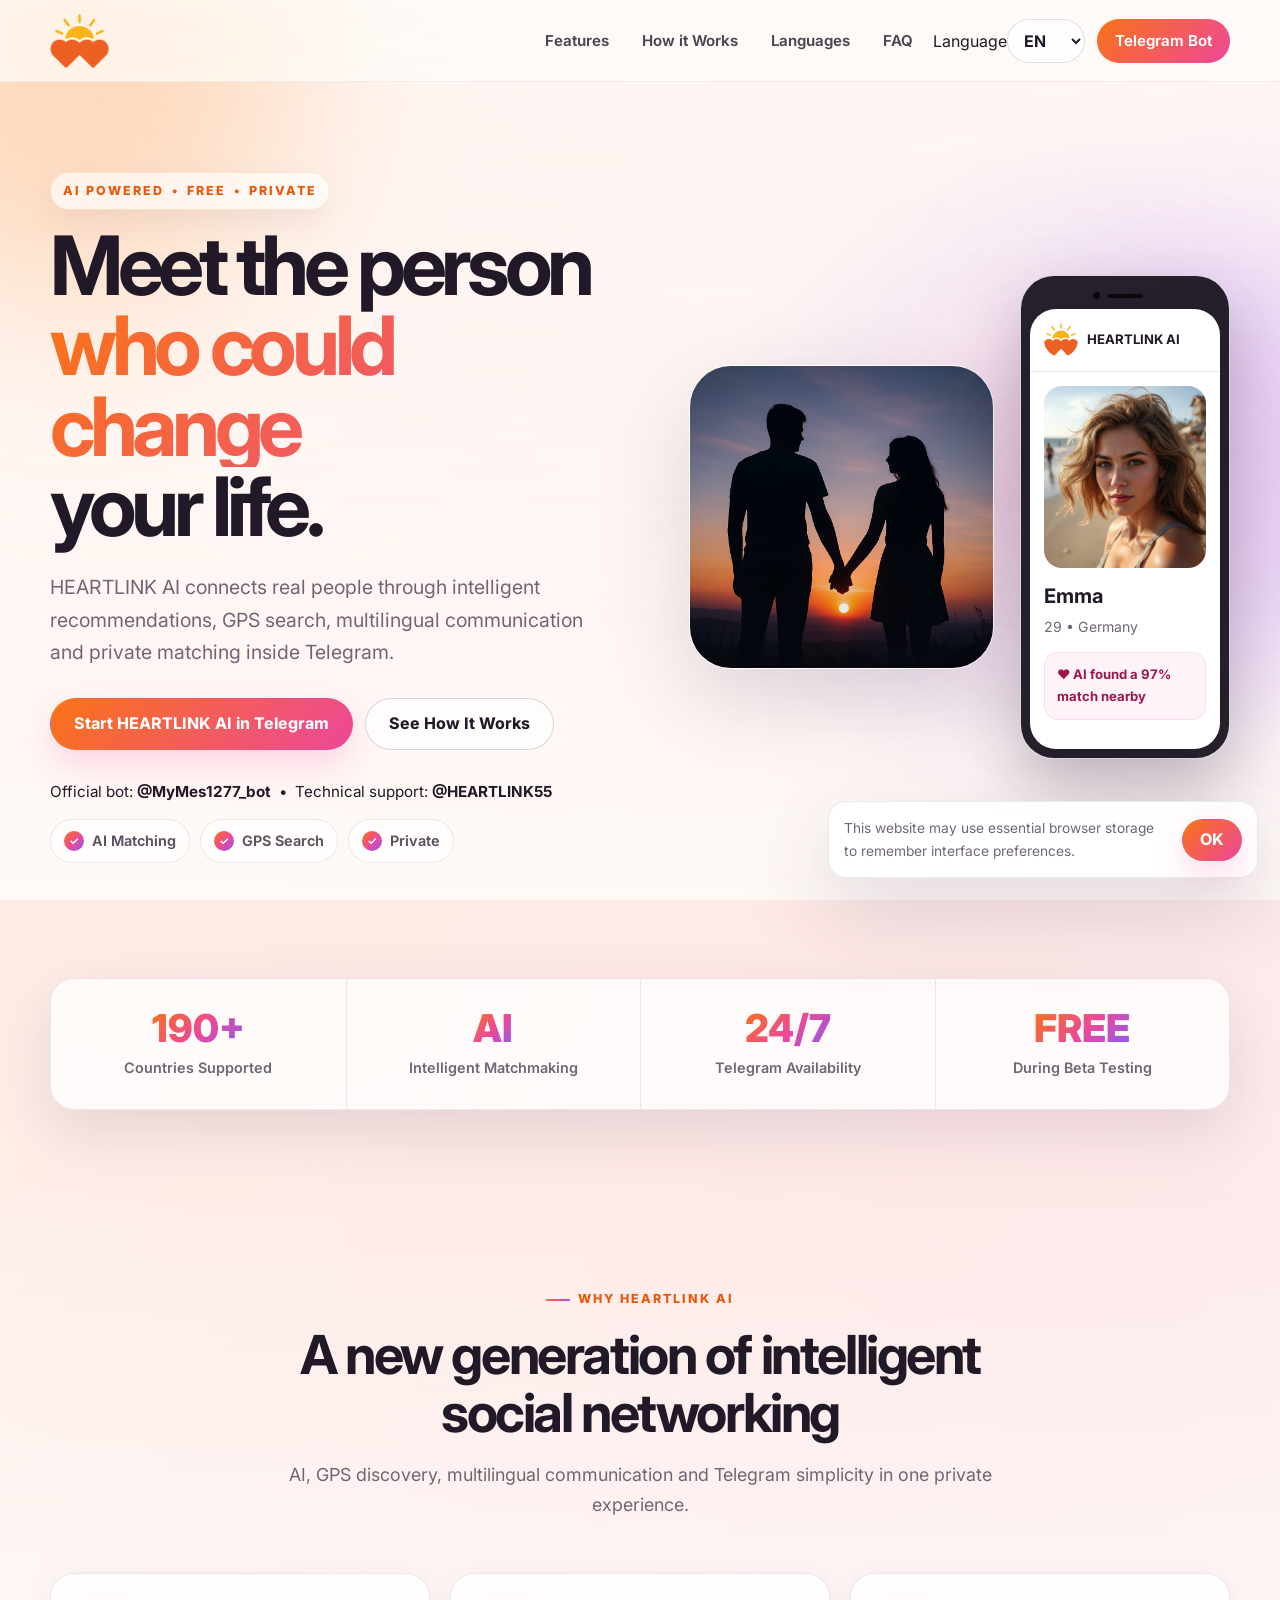
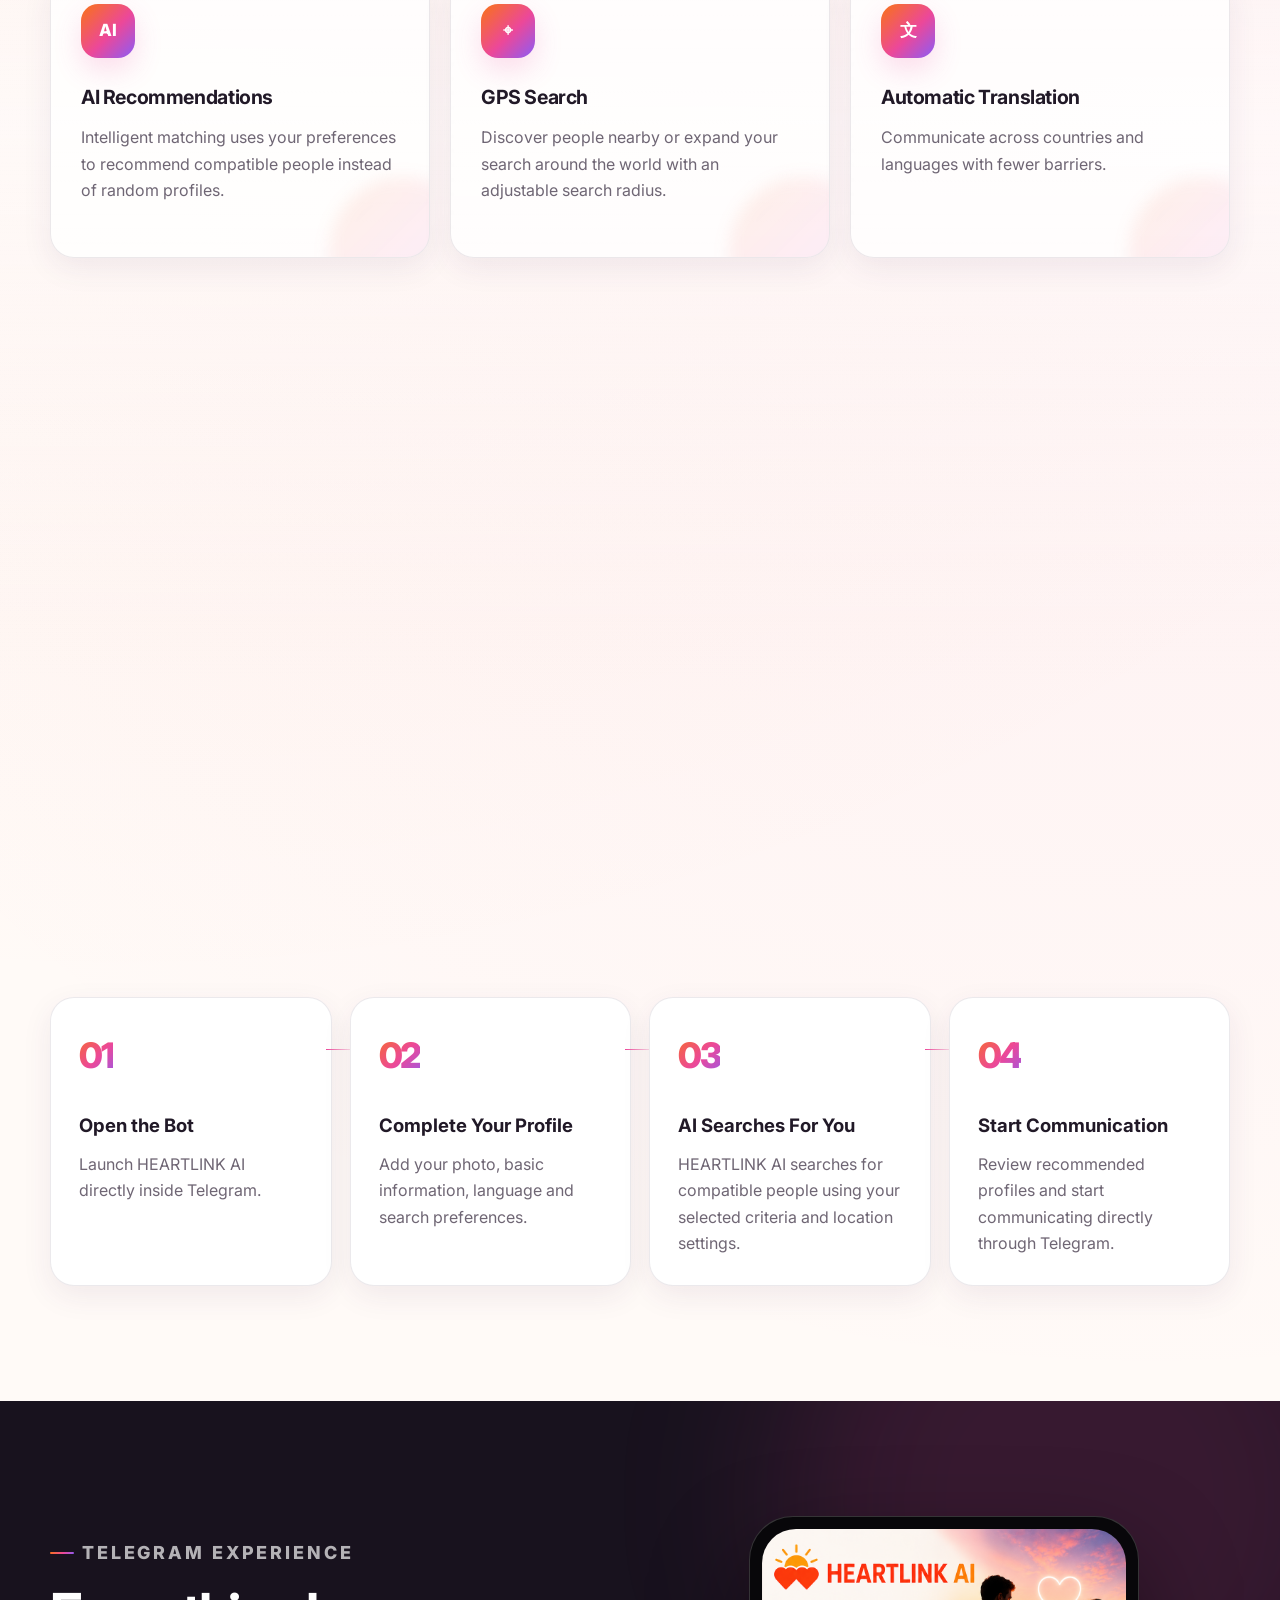
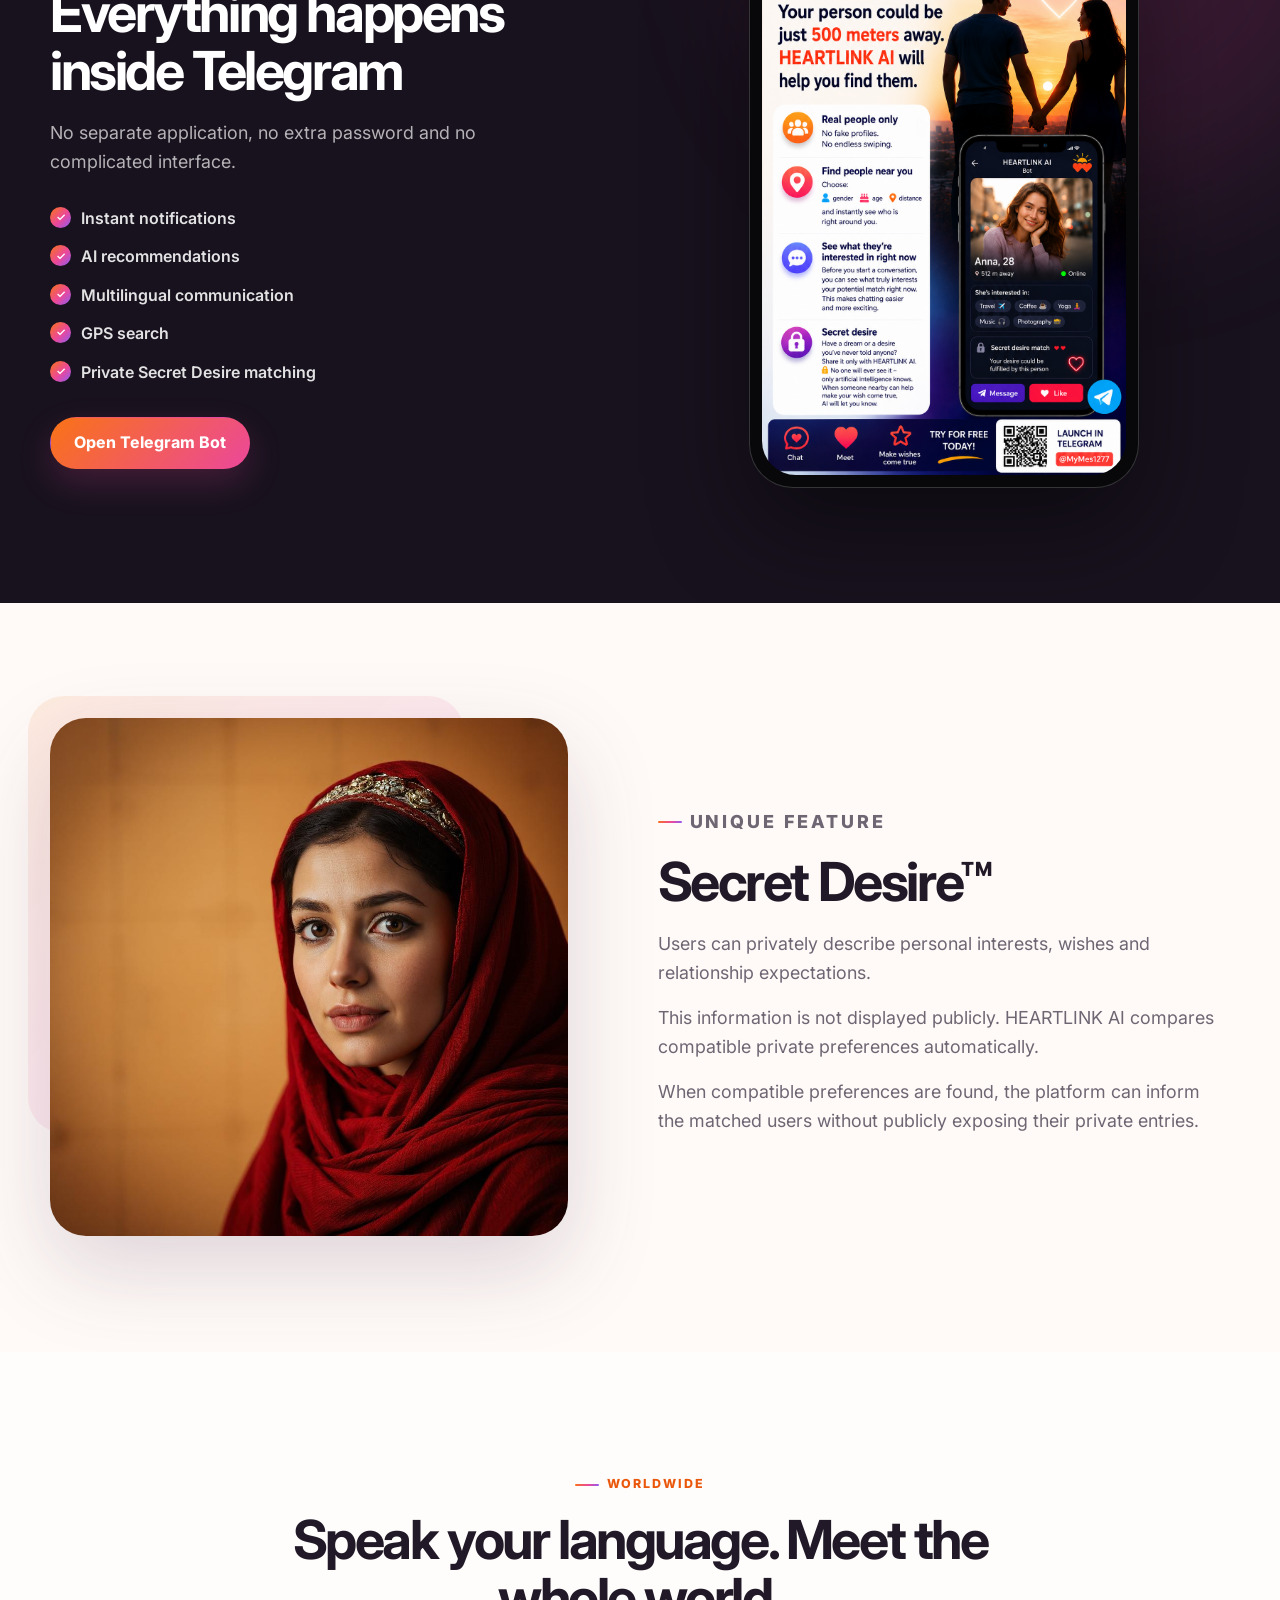
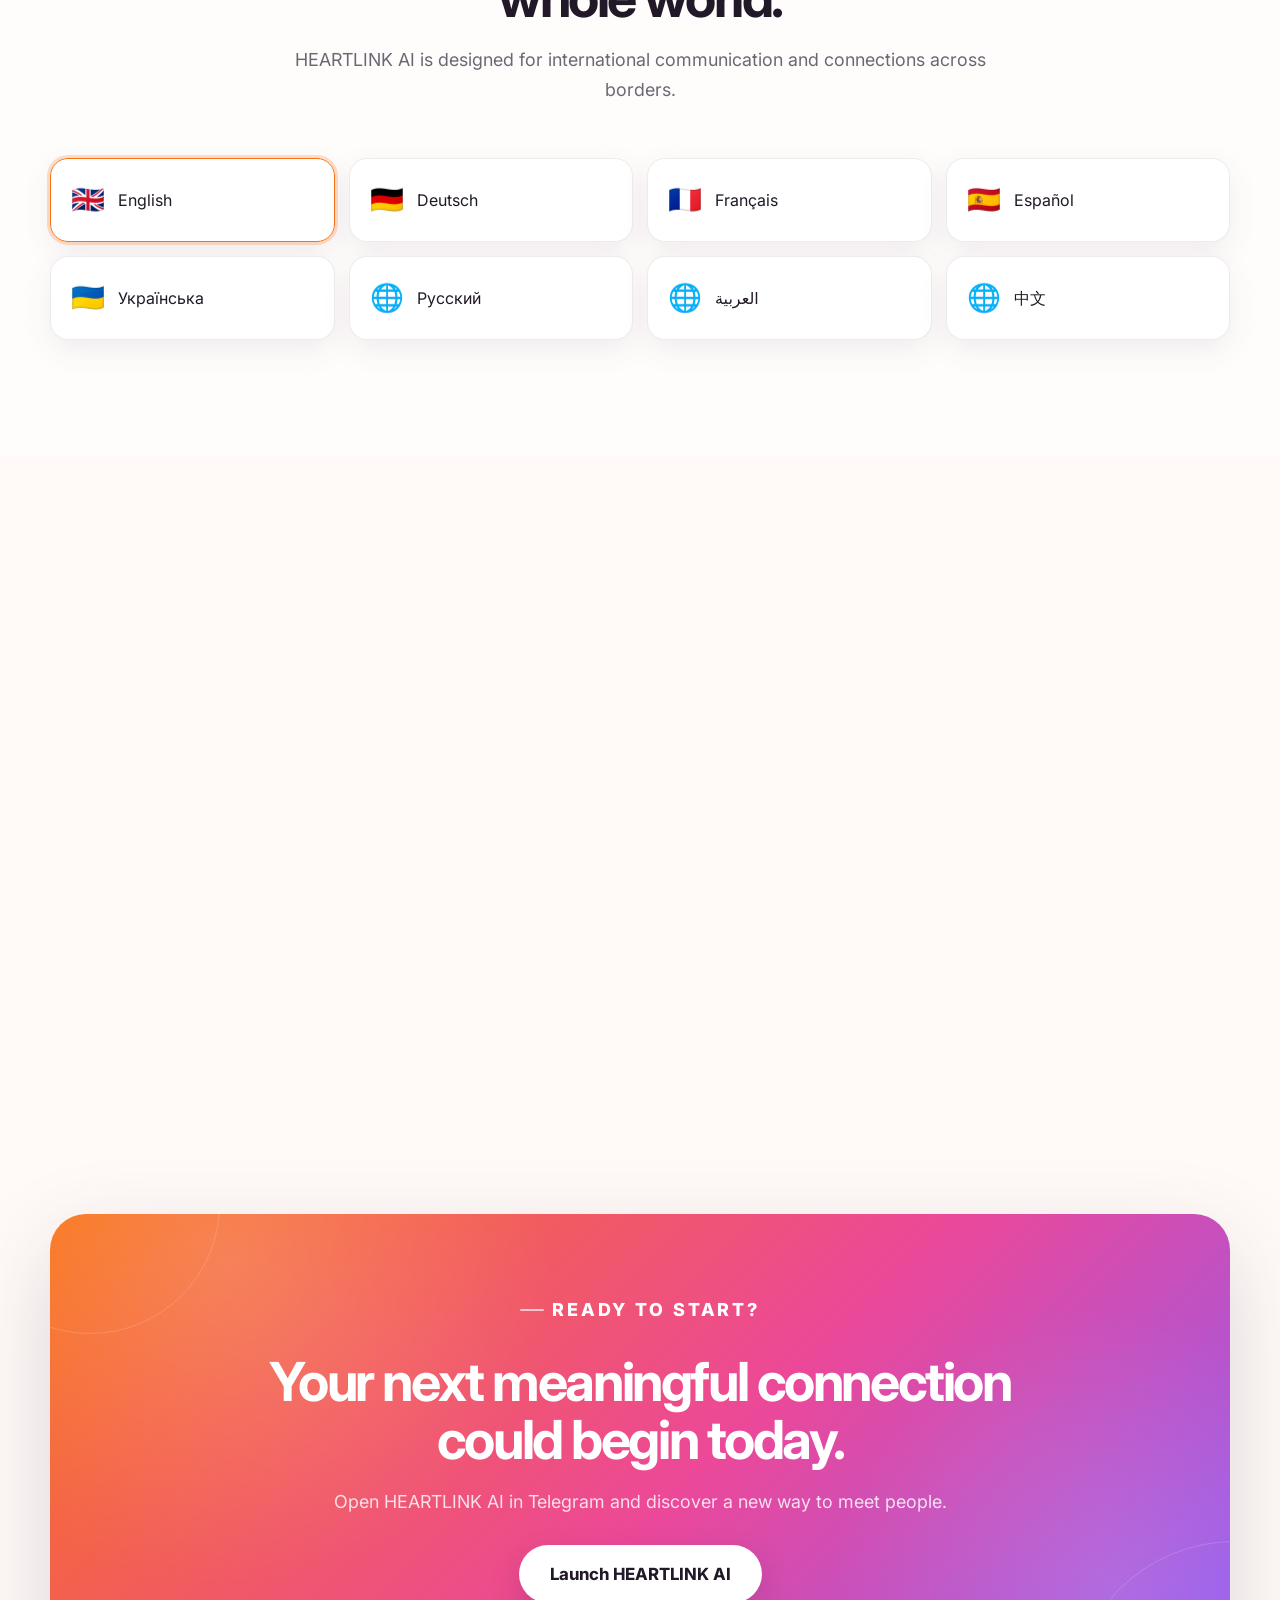
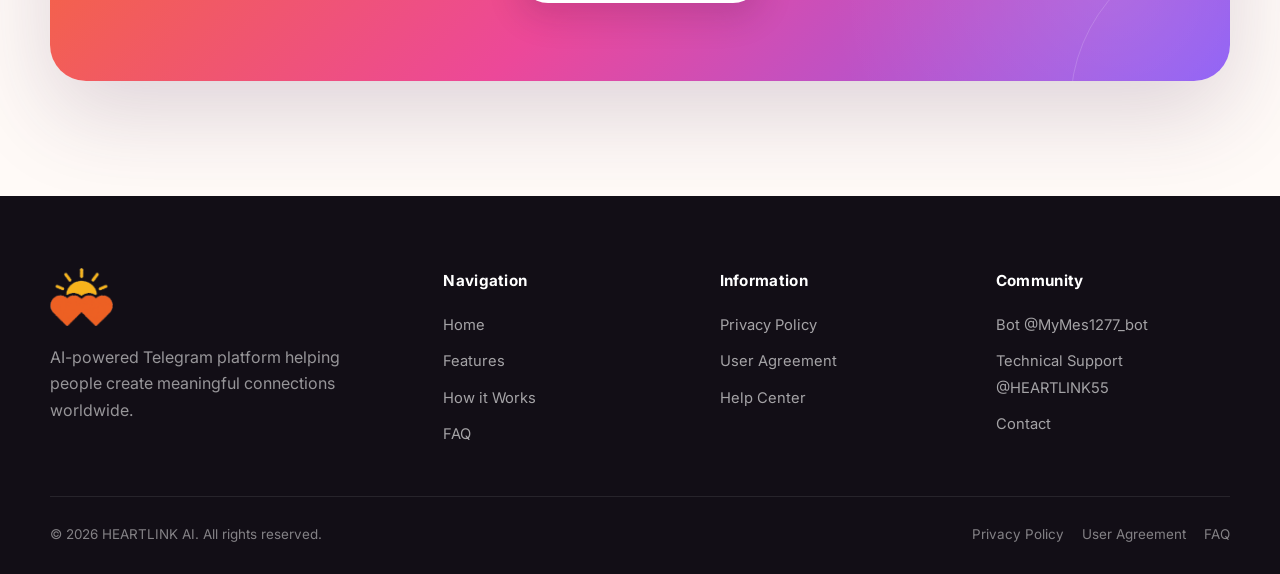
==== commit a6d4d012: "Fix multilingual support and responsive layout Commit directly to the main branch" ====
--- a/index.html
+++ b/index.html
@@ -53,6 +53,19 @@
           <li><a href="#how">How it Works</a></li>
           <li><a href="#languages">Languages</a></li>
           <li><a href="#faq">FAQ</a></li>
+          <li class="language-switcher-item">
+            <label class="sr-only" for="languageSelect">Language</label>
+            <select id="languageSelect" class="language-select" aria-label="Select language">
+              <option value="en">EN</option>
+              <option value="de">DE</option>
+              <option value="fr">FR</option>
+              <option value="es">ES</option>
+              <option value="uk">UA</option>
+              <option value="ru">RU</option>
+              <option value="ar">AR</option>
+              <option value="zh">中文</option>
+            </select>
+          </li>
           <li>
             <a class="telegram-link" href="https://t.me/MyMes1277_bot" target="_blank" rel="noopener noreferrer" aria-label="Open @MyMes1277_bot in Telegram">
               Telegram Bot
@@ -76,6 +89,15 @@
         <li><a href="#how">How it Works</a></li>
         <li><a href="#languages">Languages</a></li>
         <li><a href="#faq">FAQ</a></li>
+        <li class="mobile-language-row">
+          <label for="mobileLanguageSelect">Language</label>
+          <select id="mobileLanguageSelect" class="language-select" aria-label="Select language">
+            <option value="en">English</option><option value="de">Deutsch</option>
+            <option value="fr">Français</option><option value="es">Español</option>
+            <option value="uk">Українська</option><option value="ru">Русский</option>
+            <option value="ar">العربية</option><option value="zh">中文</option>
+          </select>
+        </li>
         <li><a class="mobile-telegram" href="https://t.me/MyMes1277_bot" target="_blank" rel="noopener noreferrer">Start @MyMes1277_bot</a></li>
         <li><a href="https://t.me/HEARTLINK55" target="_blank" rel="noopener noreferrer">Technical Support @HEARTLINK55</a></li>
       </ul>
@@ -255,14 +277,14 @@
         </header>
 
         <div class="languages-grid" aria-label="Supported interface examples">
-          <div class="language-card"><span aria-hidden="true">🇬🇧</span><span>English</span></div>
-          <div class="language-card"><span aria-hidden="true">🇩🇪</span><span>Deutsch</span></div>
-          <div class="language-card"><span aria-hidden="true">🇫🇷</span><span>Français</span></div>
-          <div class="language-card"><span aria-hidden="true">🇪🇸</span><span>Español</span></div>
-          <div class="language-card"><span aria-hidden="true">🇺🇦</span><span>Українська</span></div>
-          <div class="language-card"><span aria-hidden="true">🌐</span><span>Русский</span></div>
-          <div class="language-card"><span aria-hidden="true">🌐</span><span>العربية</span></div>
-          <div class="language-card"><span aria-hidden="true">🌐</span><span>中文</span></div>
+          <button class="language-card" type="button" data-language="en" aria-label="Switch language to English"><span aria-hidden="true">🇬🇧</span><span>English</span></button>
+          <button class="language-card" type="button" data-language="de" aria-label="Switch language to Deutsch"><span aria-hidden="true">🇩🇪</span><span>Deutsch</span></button>
+          <button class="language-card" type="button" data-language="fr" aria-label="Switch language to Français"><span aria-hidden="true">🇫🇷</span><span>Français</span></button>
+          <button class="language-card" type="button" data-language="es" aria-label="Switch language to Español"><span aria-hidden="true">🇪🇸</span><span>Español</span></button>
+          <button class="language-card" type="button" data-language="uk" aria-label="Switch language to Українська"><span aria-hidden="true">🇺🇦</span><span>Українська</span></button>
+          <button class="language-card" type="button" data-language="ru" aria-label="Switch language to Русский"><span aria-hidden="true">🌐</span><span>Русский</span></button>
+          <button class="language-card" type="button" data-language="ar" aria-label="Switch language to العربية"><span aria-hidden="true">🌐</span><span>العربية</span></button>
+          <button class="language-card" type="button" data-language="zh" aria-label="Switch language to 中文"><span aria-hidden="true">🌐</span><span>中文</span></button>
         </div>
       </div>
     </section>
--- a/css/style.css
+++ b/css/style.css
@@ -1260,3 +1260,66 @@
 .telegram-identity a:focus-visible {
   text-decoration: underline;
 }
+
+
+/* =========================================================
+   HEARTLINK AI — multilingual controls + hero composition fix
+   ========================================================= */
+.language-switcher-item { display:flex; align-items:center; }
+.language-select {
+  appearance:auto;
+  min-width:72px;
+  padding:.62rem .75rem;
+  border:1px solid rgba(31,24,36,.14);
+  border-radius:999px;
+  background:rgba(255,255,255,.86);
+  color:inherit;
+  font:inherit;
+  font-weight:700;
+  cursor:pointer;
+}
+.mobile-language-row { display:flex; align-items:center; justify-content:space-between; gap:1rem; padding:.75rem 0; }
+.mobile-language-row label { font-weight:700; }
+.languages-grid .language-card {
+  width:100%;
+  font:inherit;
+  color:inherit;
+  cursor:pointer;
+  border:1px solid rgba(31,24,36,.08);
+}
+.languages-grid .language-card.is-active {
+  outline:3px solid rgba(249,115,22,.22);
+  border-color:#f97316;
+}
+html[dir="rtl"] body { direction:rtl; }
+html[dir="rtl"] .navbar,
+html[dir="rtl"] .hero-grid,
+html[dir="rtl"] .phone-preview-grid,
+html[dir="rtl"] .secret-grid,
+html[dir="rtl"] .footer-grid { direction:rtl; }
+
+/* Keep the main photograph and phone visually separate on desktop. */
+.hero-visual {
+  display:grid !important;
+  grid-template-columns:minmax(0,1fr) minmax(210px,32%) !important;
+  align-items:center !important;
+  gap:clamp(18px,2vw,34px) !important;
+}
+.hero-photo {
+  position:relative !important;
+  inset:auto !important;
+  width:100% !important;
+  max-width:none !important;
+  margin:0 !important;
+}
+.phone-card {
+  position:relative !important;
+  right:auto !important;
+  top:auto !important;
+  bottom:auto !important;
+  transform:none !important;
+  z-index:4;
+  width:100% !important;
+  max-width:260px !important;
+  justify-self:end;
+}
--- a/css/responsive.css
+++ b/css/responsive.css
@@ -820,3 +820,25 @@
     background: #fff;
   }
 }
+
+
+/* Multilingual / hero composition */
+@media (max-width: 1100px) {
+  .hero-visual {
+    grid-template-columns:minmax(0,1fr) minmax(190px,30%) !important;
+    gap:16px !important;
+  }
+  .phone-card { max-width:225px !important; }
+}
+@media (max-width: 760px) {
+  .hero-visual {
+    grid-template-columns:1fr !important;
+    justify-items:center !important;
+  }
+  .hero-photo { max-width:620px !important; }
+  .phone-card {
+    max-width:260px !important;
+    justify-self:center !important;
+    margin-top:-38px !important;
+  }
+}
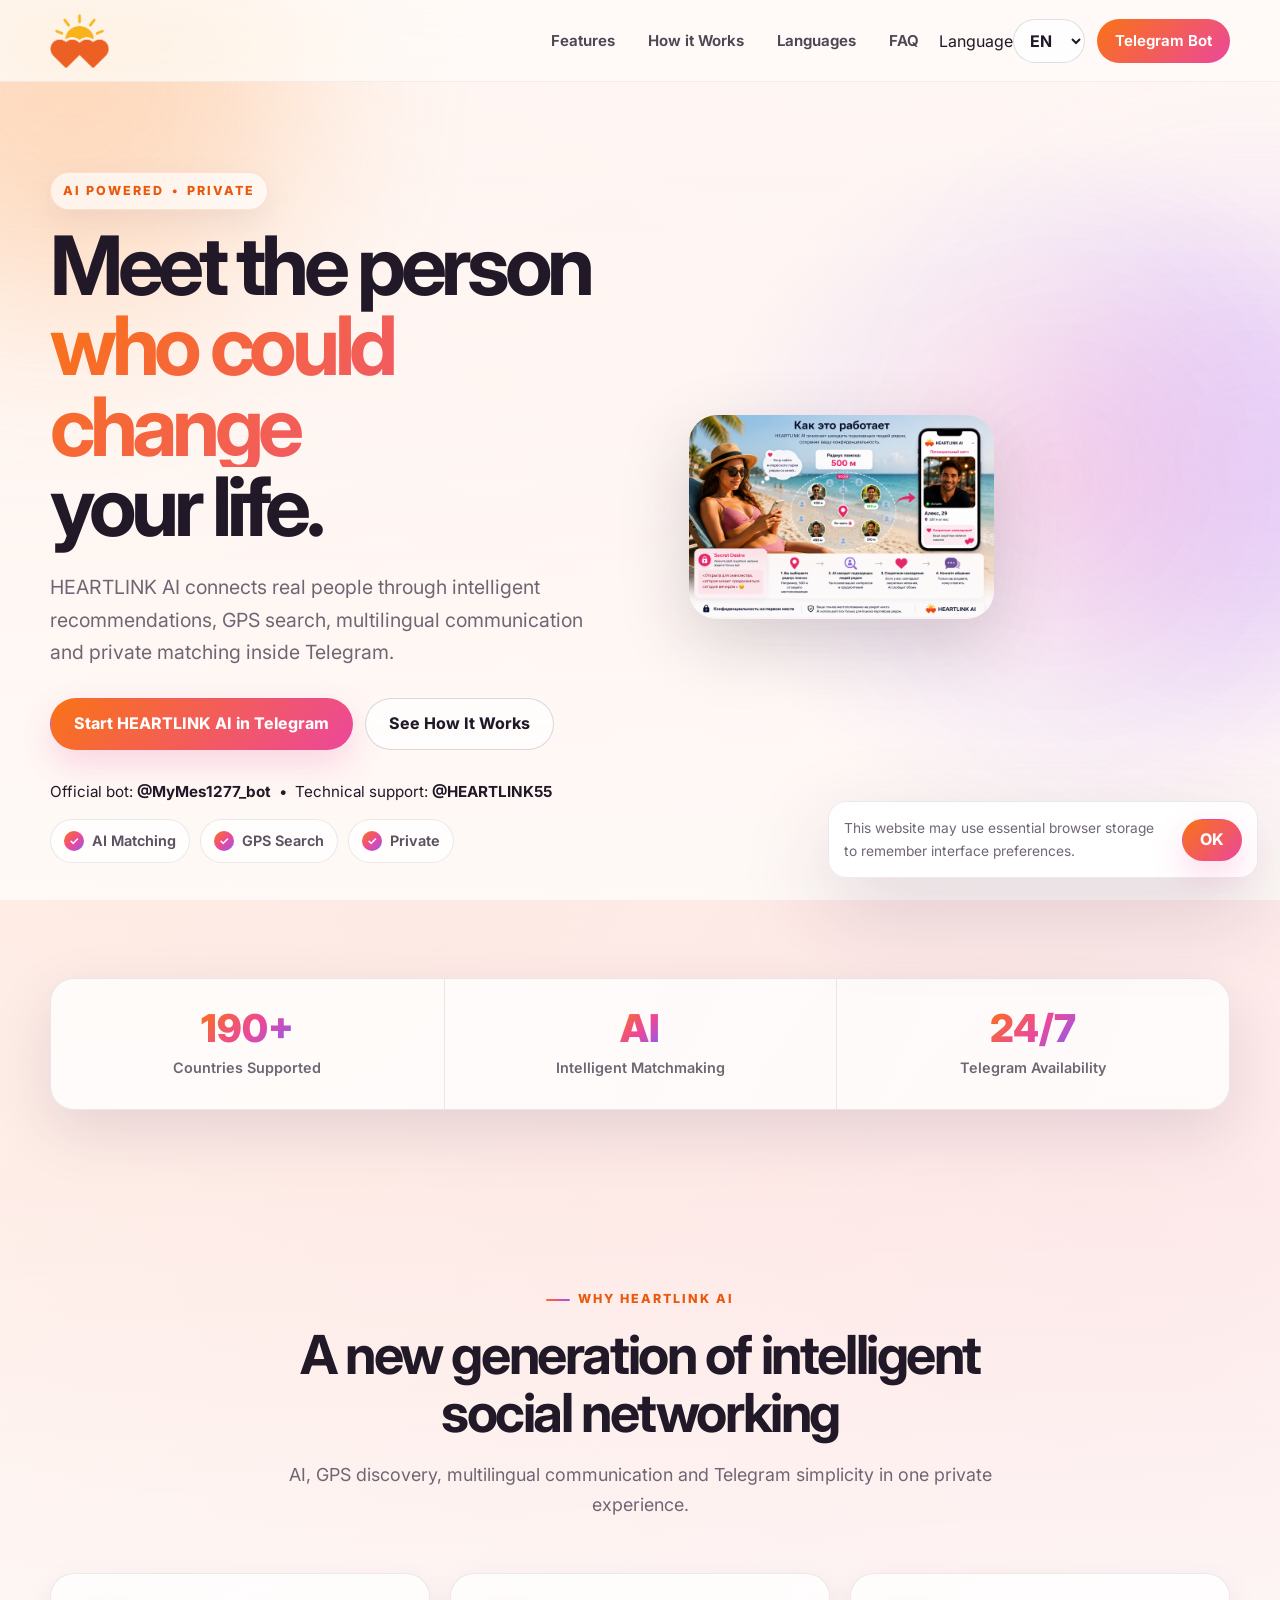
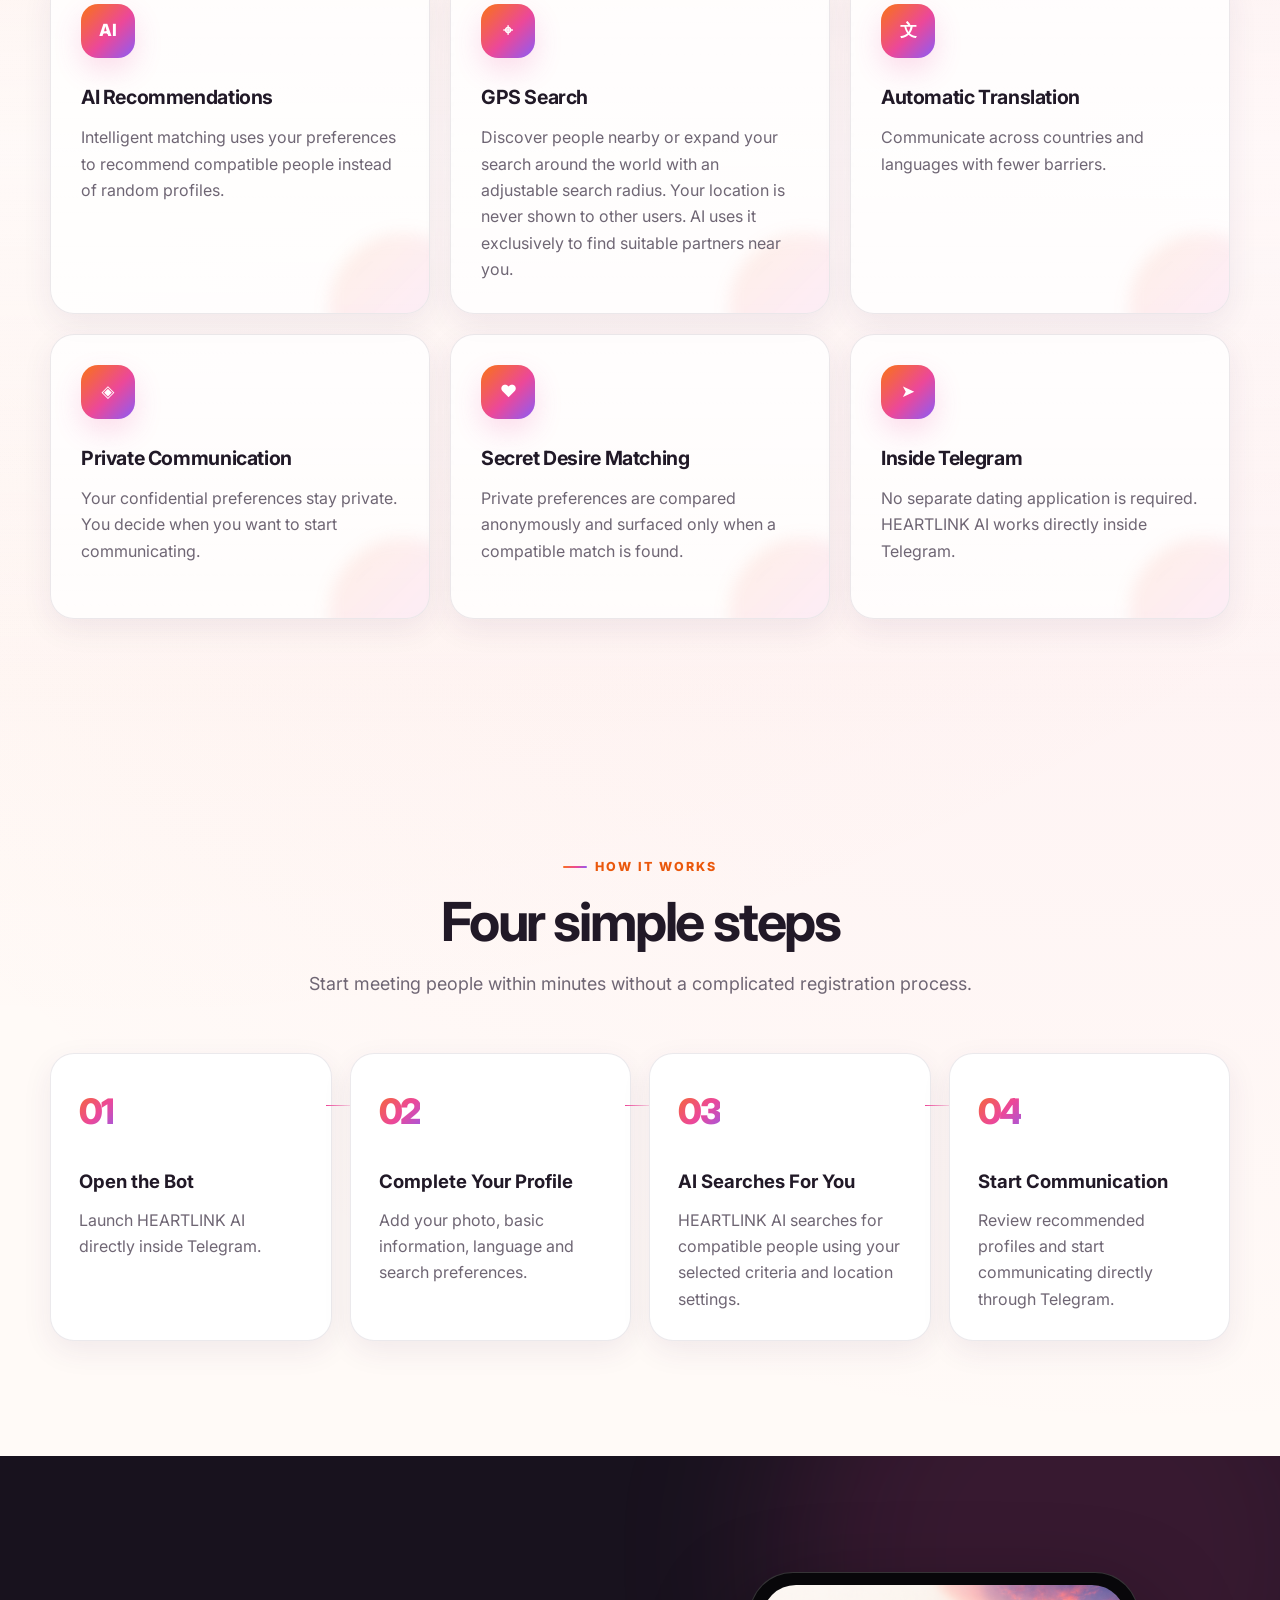
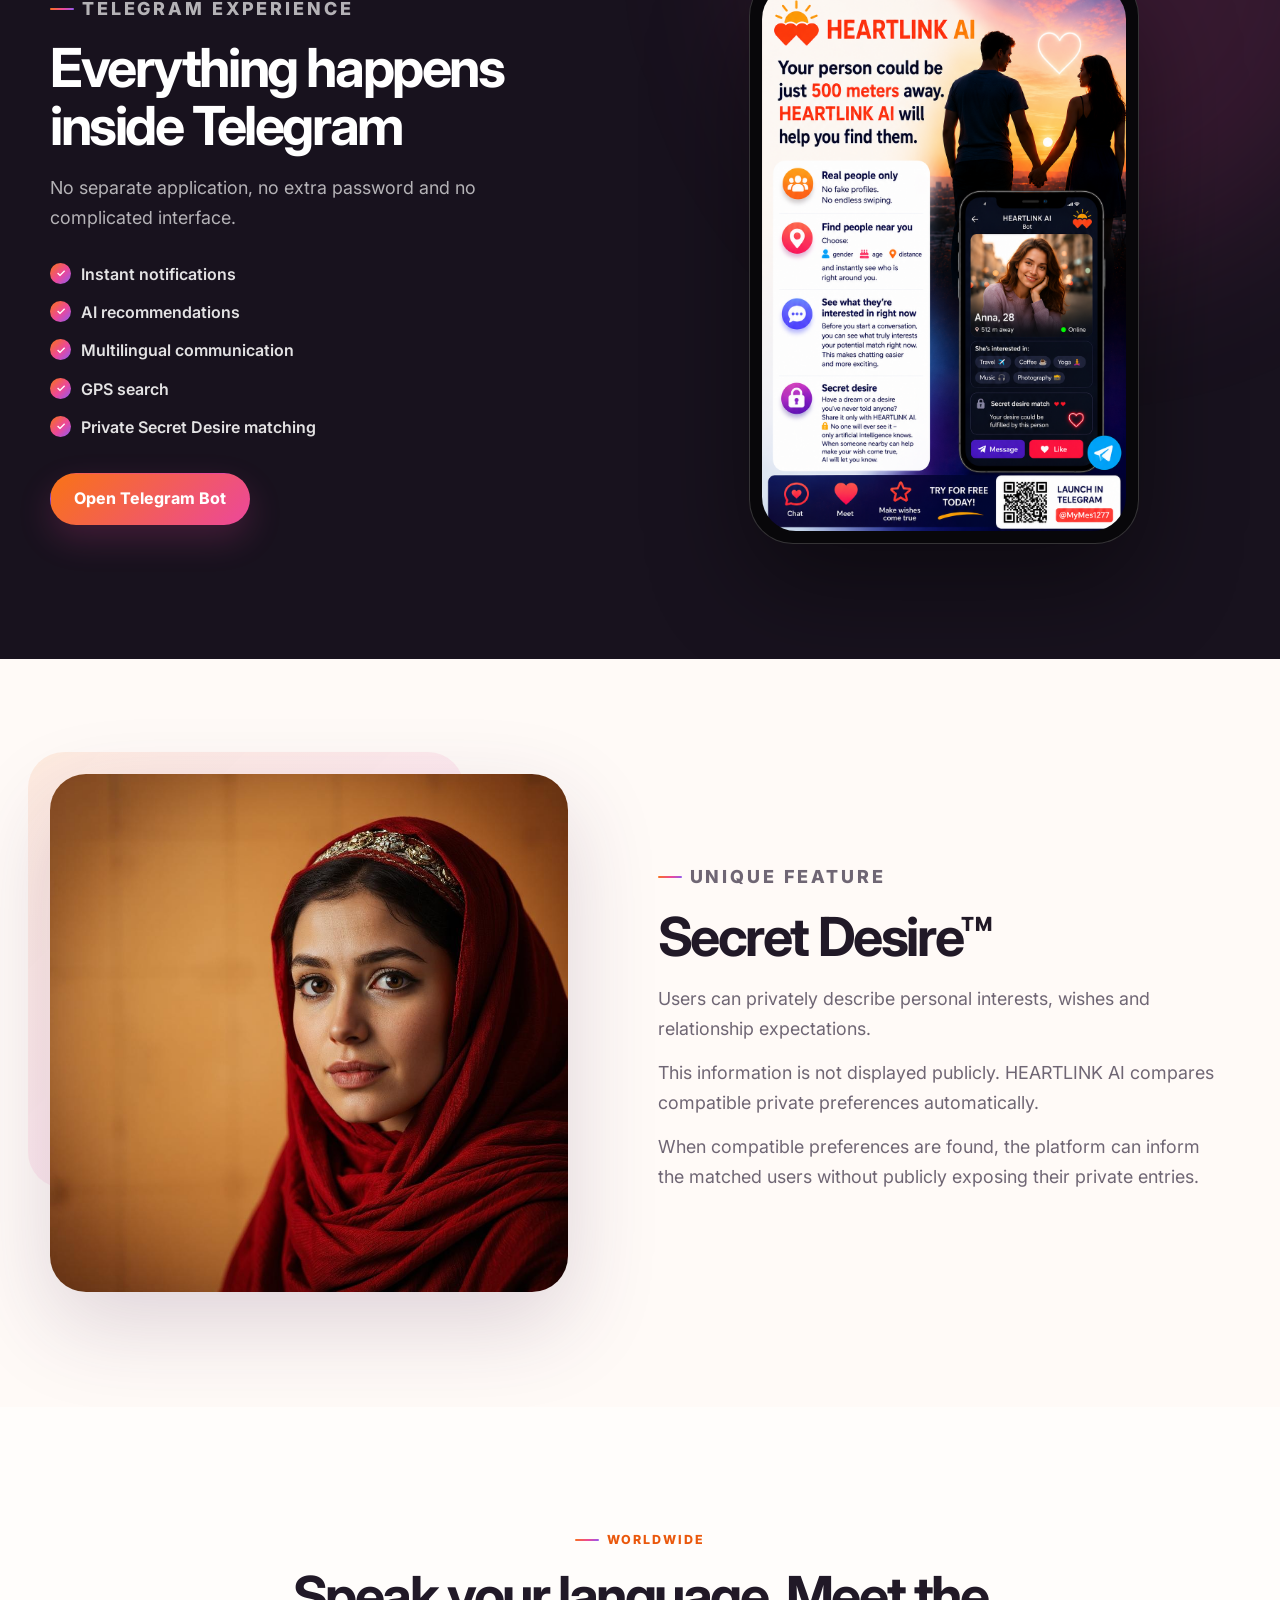
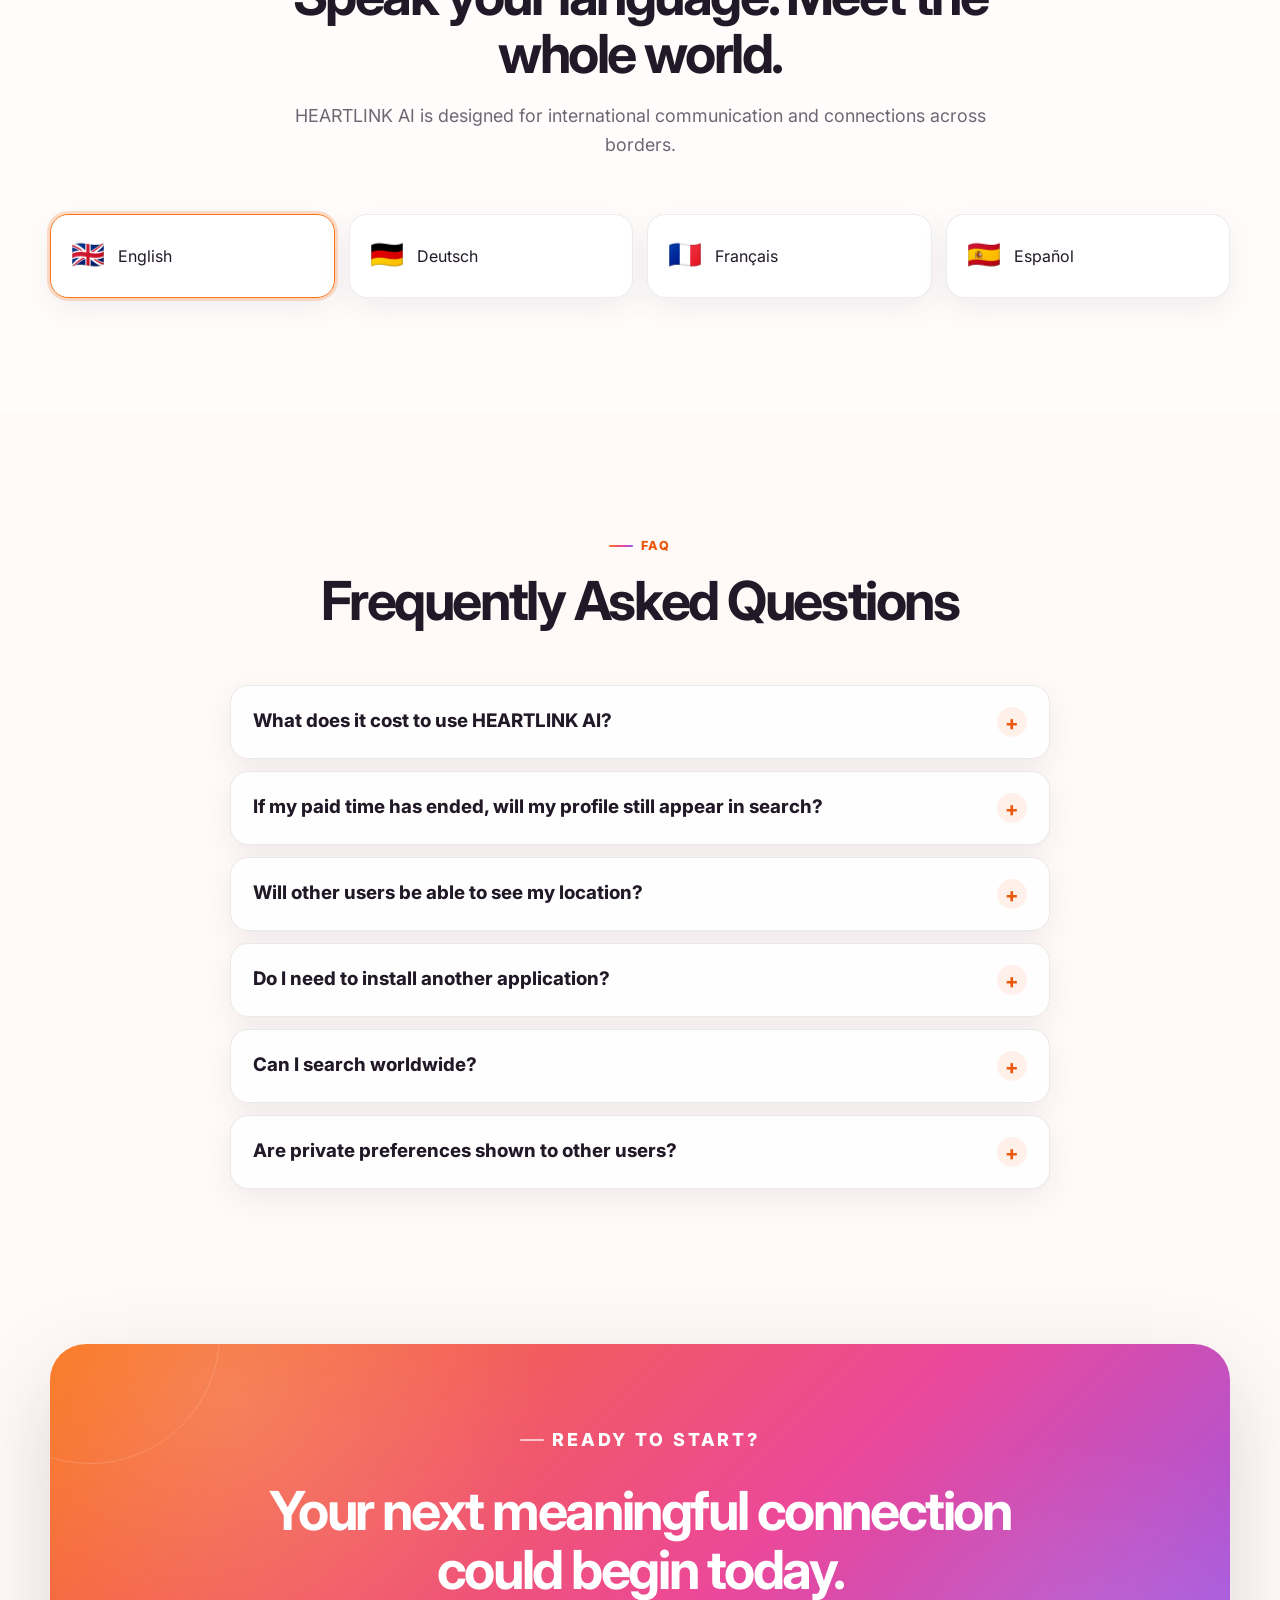
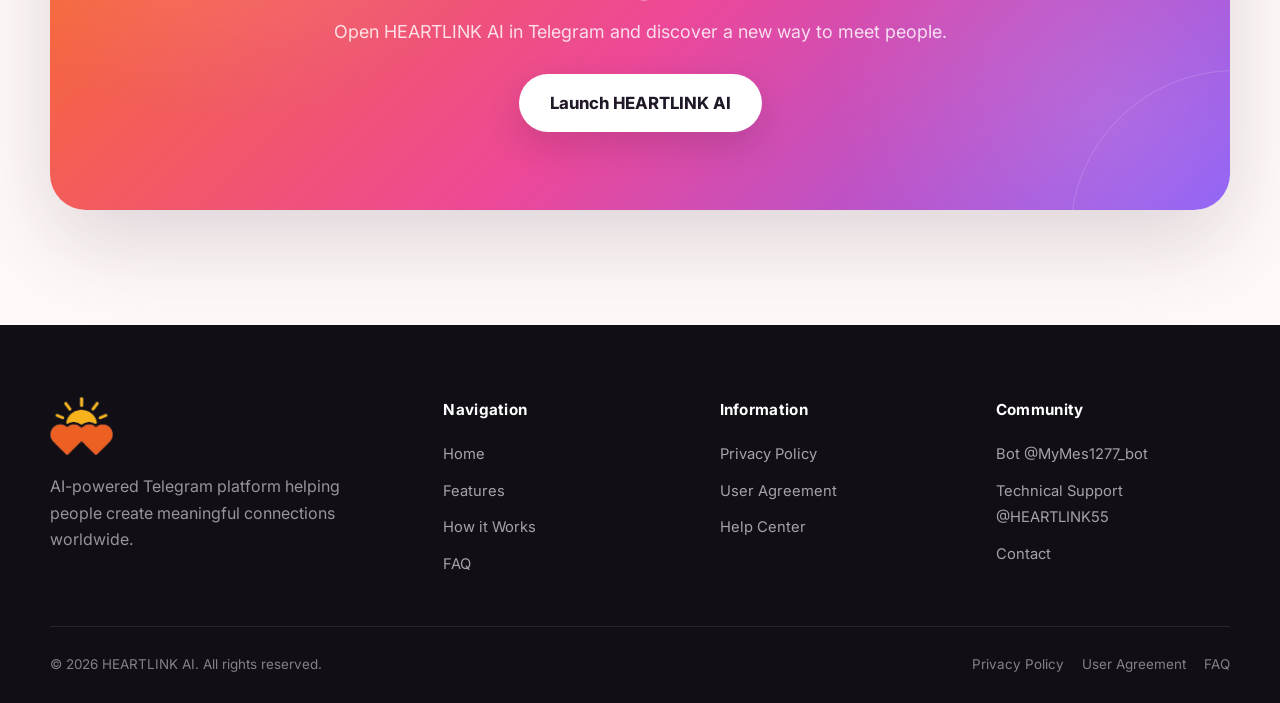
==== commit 240387a1: "Add files via upload" ====
--- a/index.html
+++ b/index.html
@@ -60,10 +60,6 @@
               <option value="de">DE</option>
               <option value="fr">FR</option>
               <option value="es">ES</option>
-              <option value="uk">UA</option>
-              <option value="ru">RU</option>
-              <option value="ar">AR</option>
-              <option value="zh">中文</option>
             </select>
           </li>
           <li>
@@ -94,8 +90,6 @@
           <select id="mobileLanguageSelect" class="language-select" aria-label="Select language">
             <option value="en">English</option><option value="de">Deutsch</option>
             <option value="fr">Français</option><option value="es">Español</option>
-            <option value="uk">Українська</option><option value="ru">Русский</option>
-            <option value="ar">العربية</option><option value="zh">中文</option>
           </select>
         </li>
         <li><a class="mobile-telegram" href="https://t.me/MyMes1277_bot" target="_blank" rel="noopener noreferrer">Start @MyMes1277_bot</a></li>
@@ -108,7 +102,7 @@
     <section id="hero" class="hero" aria-labelledby="hero-title">
       <div class="container hero-grid">
         <div class="hero-content">
-          <p class="hero-label">AI POWERED <span aria-hidden="true">•</span> FREE <span aria-hidden="true">•</span> PRIVATE</p>
+          <p class="hero-label">AI POWERED <span aria-hidden="true">•</span> PRIVATE</p>
           <h1 id="hero-title">
             Meet the person
             <span>who could change</span>
@@ -132,29 +126,10 @@
           </ul>
         </div>
 
-        <div class="hero-visual" aria-label="HEARTLINK AI preview">
-          <figure class="hero-photo">
-            <img src="assets/hero/hero-couple.jpg" alt="A couple enjoying a conversation" width="760" height="900" fetchpriority="high">
+        <div class="hero-visual hero-visual-single" aria-label="HEARTLINK AI preview">
+          <figure class="hero-new-phone">
+            <img src="assets/feature/how-it-works.png" alt="HEARTLINK AI profile example: Anna, 28, nearby match and Secret Desire" fetchpriority="high">
           </figure>
-
-          <div class="phone-card floating" aria-label="Example HEARTLINK AI match">
-            <div class="phone-top" aria-hidden="true">
-              <span class="phone-camera"></span>
-              <span class="phone-speaker"></span>
-            </div>
-            <div class="phone-screen">
-              <div class="telegram-header">
-                <img src="assets/logo/logo-small.png" alt="" width="36" height="36">
-                <strong>HEARTLINK AI</strong>
-              </div>
-              <div class="profile-card">
-                <img src="assets/screenshots/profile.jpg" alt="Example user profile" width="280" height="300" loading="lazy">
-                <h2>Emma</h2>
-                <p>29 <span aria-hidden="true">•</span> Germany</p>
-              </div>
-              <p class="match-box"><span aria-hidden="true">❤️</span> AI found a 97% match nearby</p>
-            </div>
-          </div>
         </div>
       </div>
     </section>
@@ -165,7 +140,6 @@
           <article class="statistics-card"><strong>190+</strong><span>Countries Supported</span></article>
           <article class="statistics-card"><strong>AI</strong><span>Intelligent Matchmaking</span></article>
           <article class="statistics-card"><strong>24/7</strong><span>Telegram Availability</span></article>
-          <article class="statistics-card"><strong>FREE</strong><span>During Beta Testing</span></article>
         </div>
       </div>
     </section>
@@ -187,7 +161,7 @@
           <article class="feature-card">
             <div class="feature-icon" aria-hidden="true">⌖</div>
             <h3>GPS Search</h3>
-            <p>Discover people nearby or expand your search around the world with an adjustable search radius.</p>
+            <p>Discover people nearby or expand your search around the world with an adjustable search radius. Your location is never shown to other users. AI uses it exclusively to find suitable partners near you.</p>
           </article>
           <article class="feature-card">
             <div class="feature-icon" aria-hidden="true">文</div>
@@ -281,10 +255,6 @@
           <button class="language-card" type="button" data-language="de" aria-label="Switch language to Deutsch"><span aria-hidden="true">🇩🇪</span><span>Deutsch</span></button>
           <button class="language-card" type="button" data-language="fr" aria-label="Switch language to Français"><span aria-hidden="true">🇫🇷</span><span>Français</span></button>
           <button class="language-card" type="button" data-language="es" aria-label="Switch language to Español"><span aria-hidden="true">🇪🇸</span><span>Español</span></button>
-          <button class="language-card" type="button" data-language="uk" aria-label="Switch language to Українська"><span aria-hidden="true">🇺🇦</span><span>Українська</span></button>
-          <button class="language-card" type="button" data-language="ru" aria-label="Switch language to Русский"><span aria-hidden="true">🌐</span><span>Русский</span></button>
-          <button class="language-card" type="button" data-language="ar" aria-label="Switch language to العربية"><span aria-hidden="true">🌐</span><span>العربية</span></button>
-          <button class="language-card" type="button" data-language="zh" aria-label="Switch language to 中文"><span aria-hidden="true">🌐</span><span>中文</span></button>
         </div>
       </div>
     </section>
@@ -298,8 +268,16 @@
 
         <div class="faq-container">
           <article class="faq-item">
-            <h3><button class="faq-question" type="button" aria-expanded="false">Is HEARTLINK AI free?</button></h3>
-            <div class="faq-answer"><p>Yes. During the current beta period, the service is free to use.</p></div>
+            <h3><button class="faq-question" type="button" aria-expanded="false">What does it cost to use HEARTLINK AI?</button></h3>
+            <div class="faq-answer"><p>Currently, HEARTLINK AI costs 1.5 USD for 10 hours of use. You can pause the bot whenever you do not plan to use it; while paused, the usage timer stops and your remaining paid time is preserved.</p></div>
+          </article>
+          <article class="faq-item">
+            <h3><button class="faq-question" type="button" aria-expanded="false">If my paid time has ended, will my profile still appear in search?</button></h3>
+            <div class="faq-answer"><p>No. Only active, paid profiles participate in search. If your profile is inactive, the system assumes that you are not currently planning to meet people. Once paid time is renewed, your profile becomes active and participates in search again.</p></div>
+          </article>
+          <article class="faq-item">
+            <h3><button class="faq-question" type="button" aria-expanded="false">Will other users be able to see my location?</button></h3>
+            <div class="faq-answer"><p>No. Your exact location is never shown to other users. HEARTLINK AI uses location data exclusively to find suitable people within the search radius you choose.</p></div>
           </article>
           <article class="faq-item">
             <h3><button class="faq-question" type="button" aria-expanded="false">Do I need to install another application?</button></h3>
--- a/css/style.css
+++ b/css/style.css
@@ -1323,3 +1323,13 @@
   max-width:260px !important;
   justify-self:end;
 }
+
+/* Final remarks */
+.statistics-grid { grid-template-columns: repeat(3, minmax(0, 1fr)); }
+.hero-visual-single { display:flex; align-items:center; justify-content:center; }
+.hero-new-phone { margin:0; width:min(100%, 520px); }
+.hero-new-phone img { display:block; width:100%; height:auto; border-radius:28px; box-shadow:0 24px 70px rgba(35,22,47,.18); }
+.feature-explainer { padding:72px 0; }
+.feature-explainer-image { max-width:900px; margin:32px auto 0; }
+.feature-explainer-image img { display:block; width:100%; height:auto; border-radius:28px; box-shadow:0 22px 65px rgba(35,22,47,.14); }
+@media (max-width: 760px) { .statistics-grid { grid-template-columns:1fr; } .feature-explainer { padding:48px 0; } }
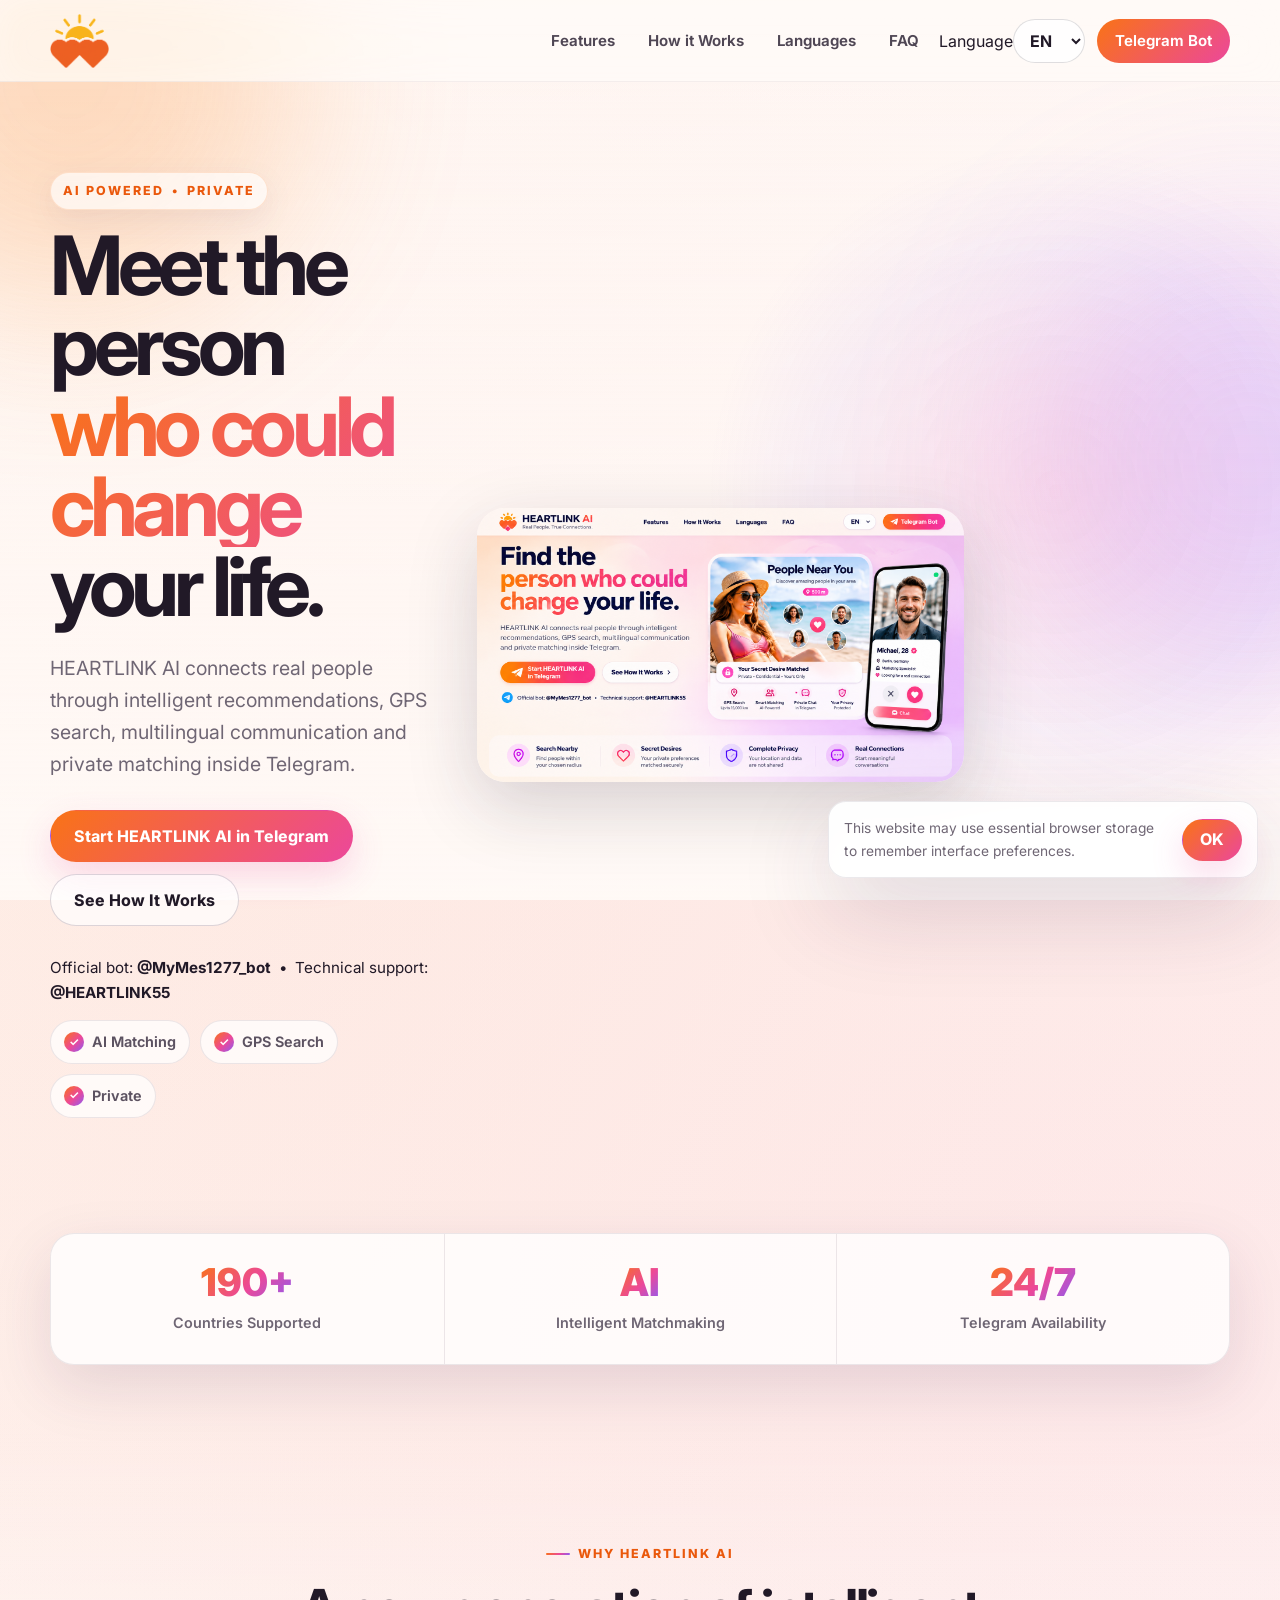
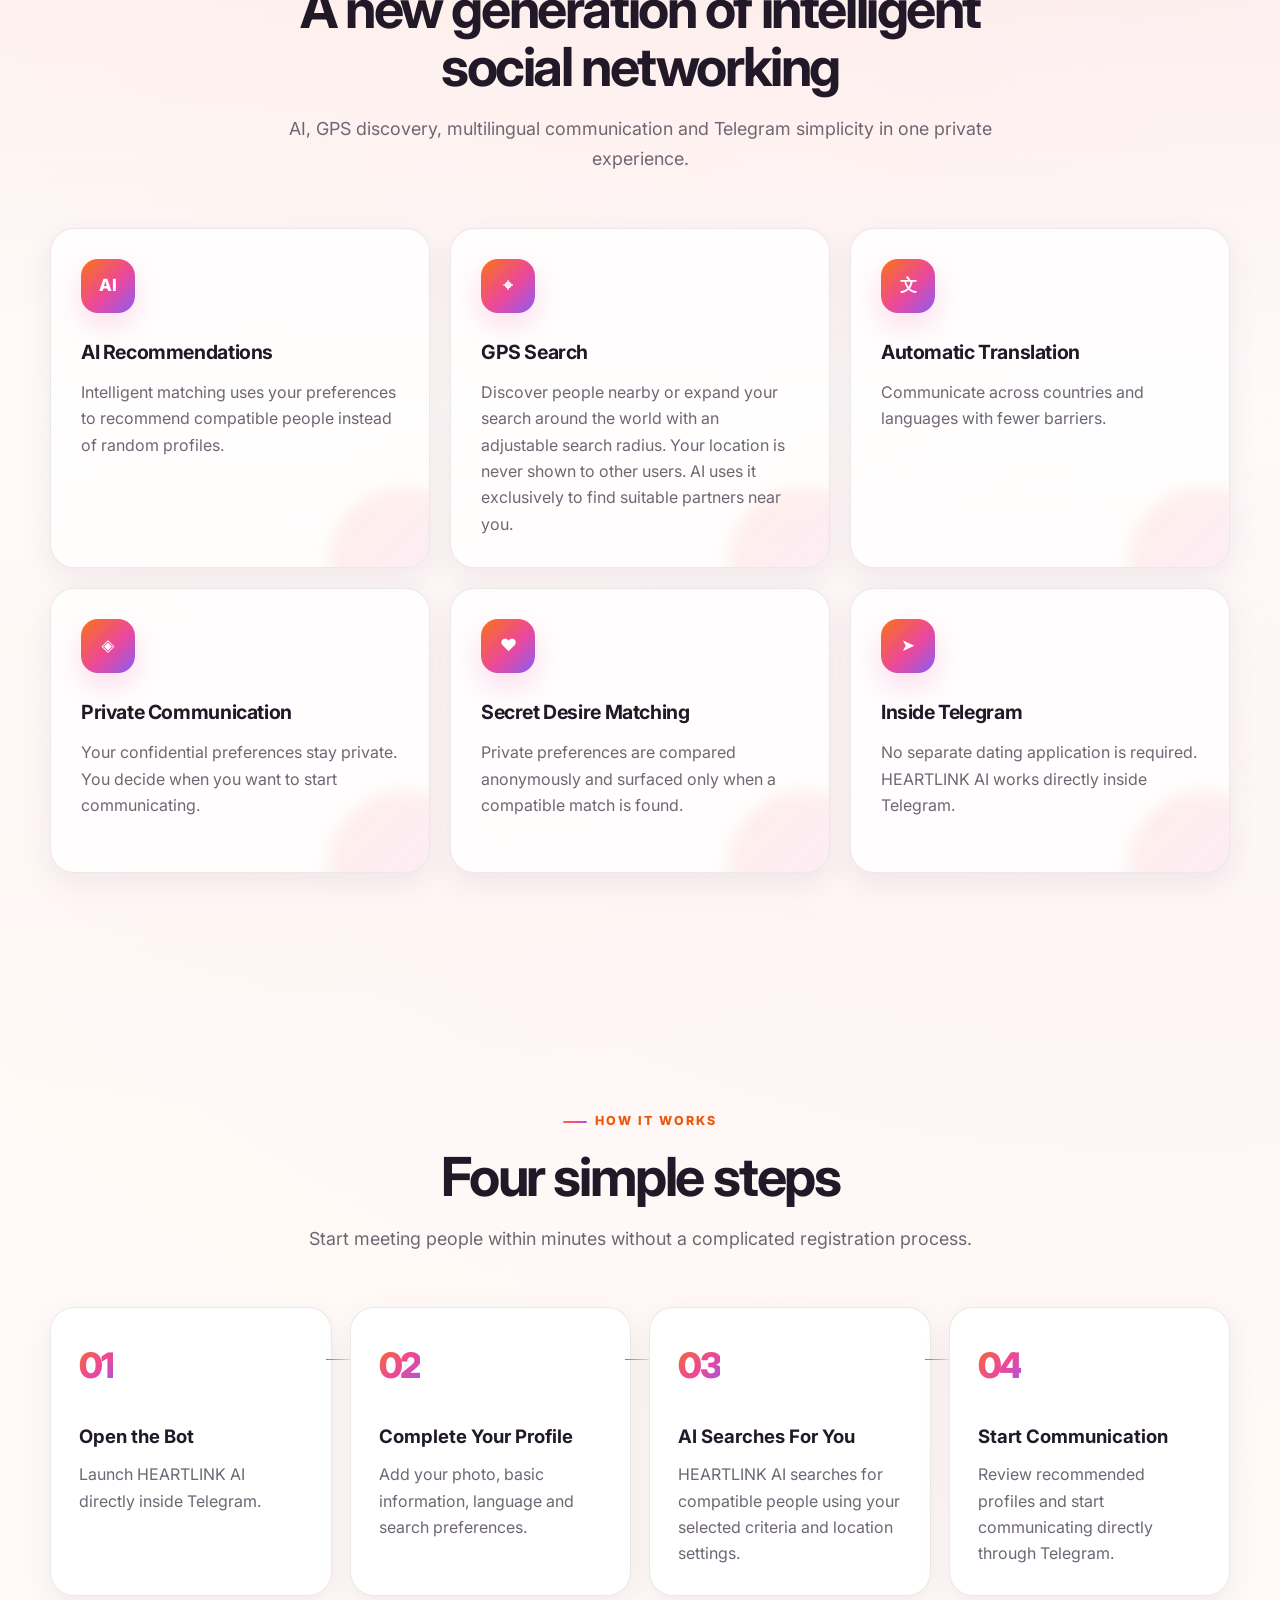
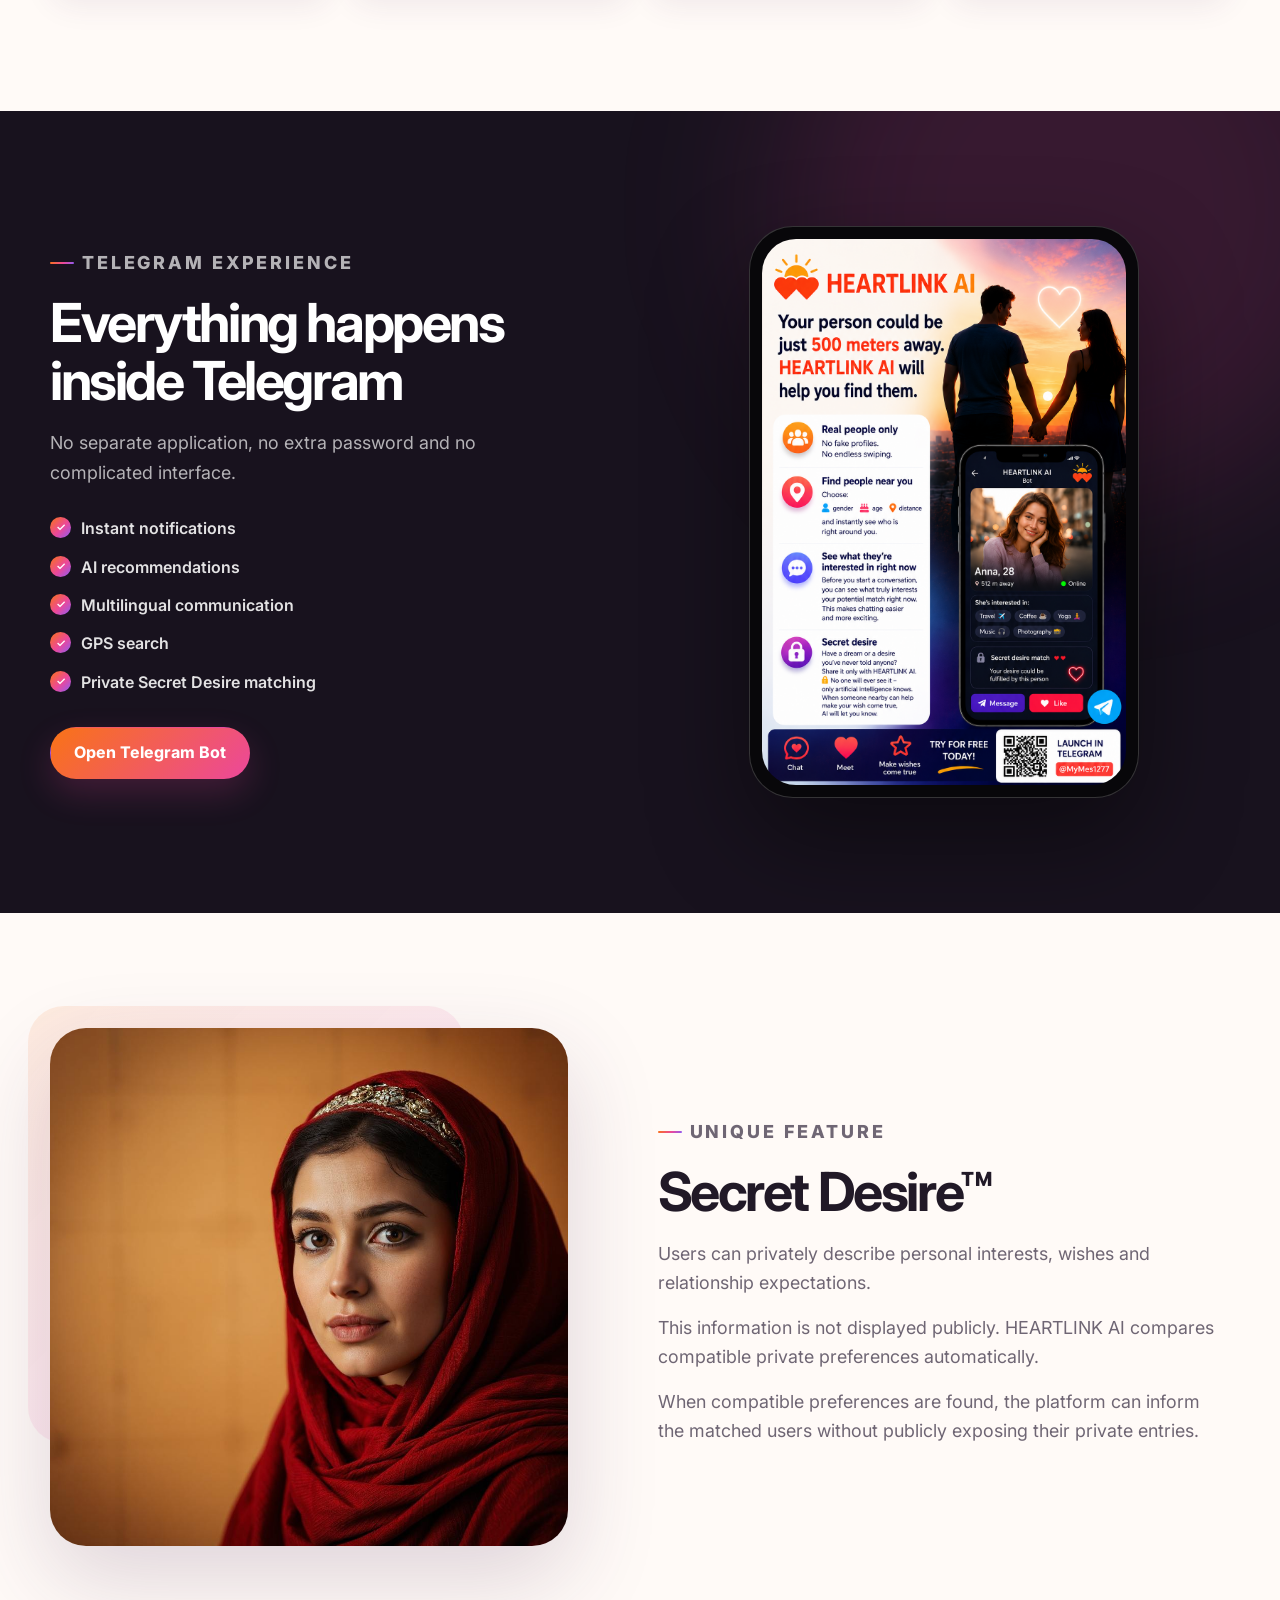
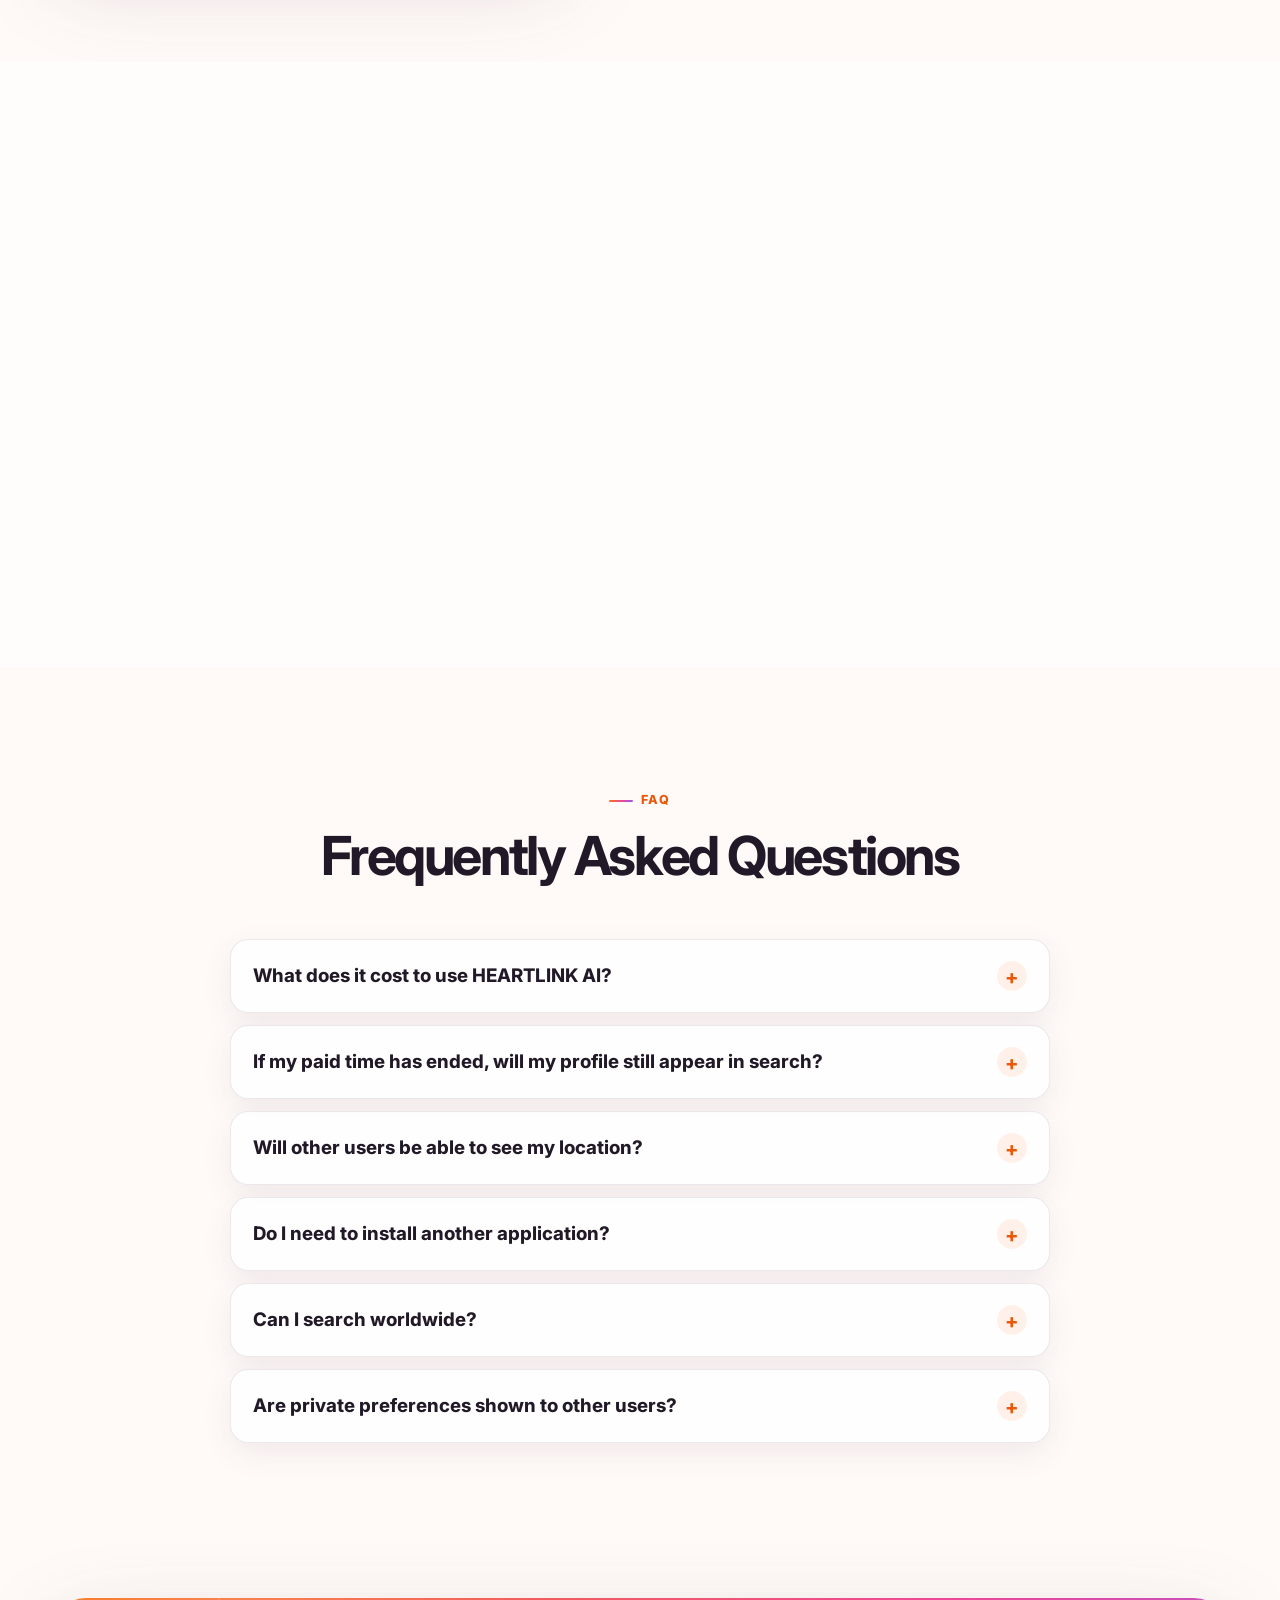
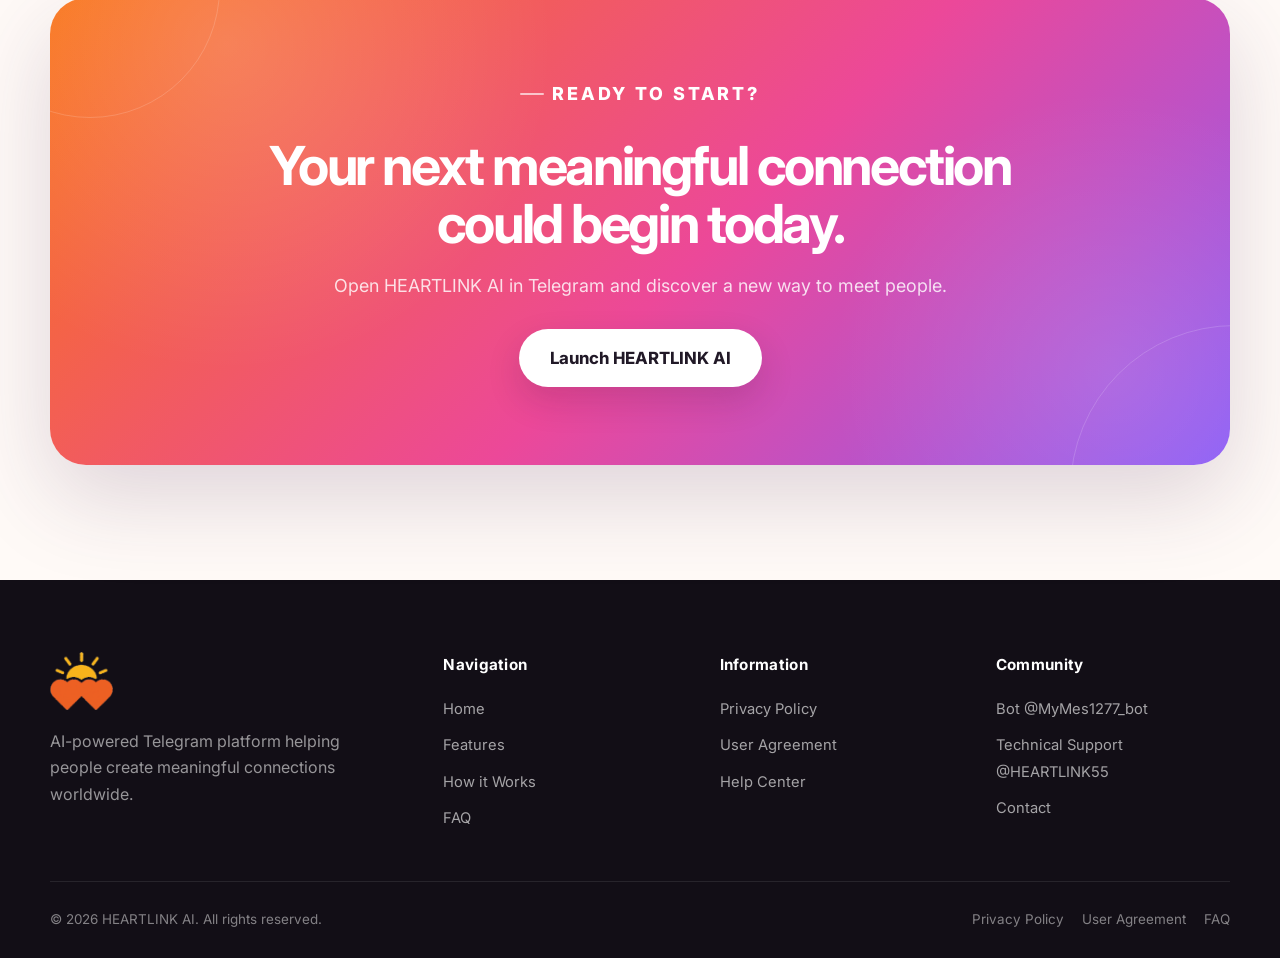
==== commit 03dabbb9: "Add files via upload" ====
--- a/index.html
+++ b/index.html
@@ -128,7 +128,7 @@
 
         <div class="hero-visual hero-visual-single" aria-label="HEARTLINK AI preview">
           <figure class="hero-new-phone">
-            <img src="assets/feature/how-it-works.png" alt="HEARTLINK AI profile example: Anna, 28, nearby match and Secret Desire" fetchpriority="high">
+            <img src="assets/feature/how-it-works-en.png" alt="HEARTLINK AI overview: nearby search, private matching and Telegram experience" fetchpriority="high">
           </figure>
         </div>
       </div>
--- a/css/style.css
+++ b/css/style.css
@@ -1333,3 +1333,33 @@
 .feature-explainer-image { max-width:900px; margin:32px auto 0; }
 .feature-explainer-image img { display:block; width:100%; height:auto; border-radius:28px; box-shadow:0 22px 65px rgba(35,22,47,.14); }
 @media (max-width: 760px) { .statistics-grid { grid-template-columns:1fr; } .feature-explainer { padding:48px 0; } }
+
+
+/* Approved large English HEARTLINK visual — 2026-08-05 */
+@media (min-width: 981px) {
+  #hero .container.hero-grid {
+    grid-template-columns: minmax(300px, .68fr) minmax(620px, 1.32fr);
+    gap: clamp(28px, 3vw, 54px);
+    max-width: 1480px;
+  }
+  #hero .hero-visual-single {
+    min-height: 0 !important;
+    width: 100%;
+    overflow: visible;
+  }
+  #hero .hero-new-phone {
+    width: 100% !important;
+    max-width: 980px !important;
+  }
+}
+#hero .hero-new-phone img {
+  width: 100% !important;
+  height: auto !important;
+  object-fit: contain !important;
+  object-position: center !important;
+  aspect-ratio: auto !important;
+}
+@media (max-width: 980px) {
+  #hero .hero-visual-single { min-height: 0 !important; }
+  #hero .hero-new-phone { width: 100% !important; max-width: 900px !important; }
+}
